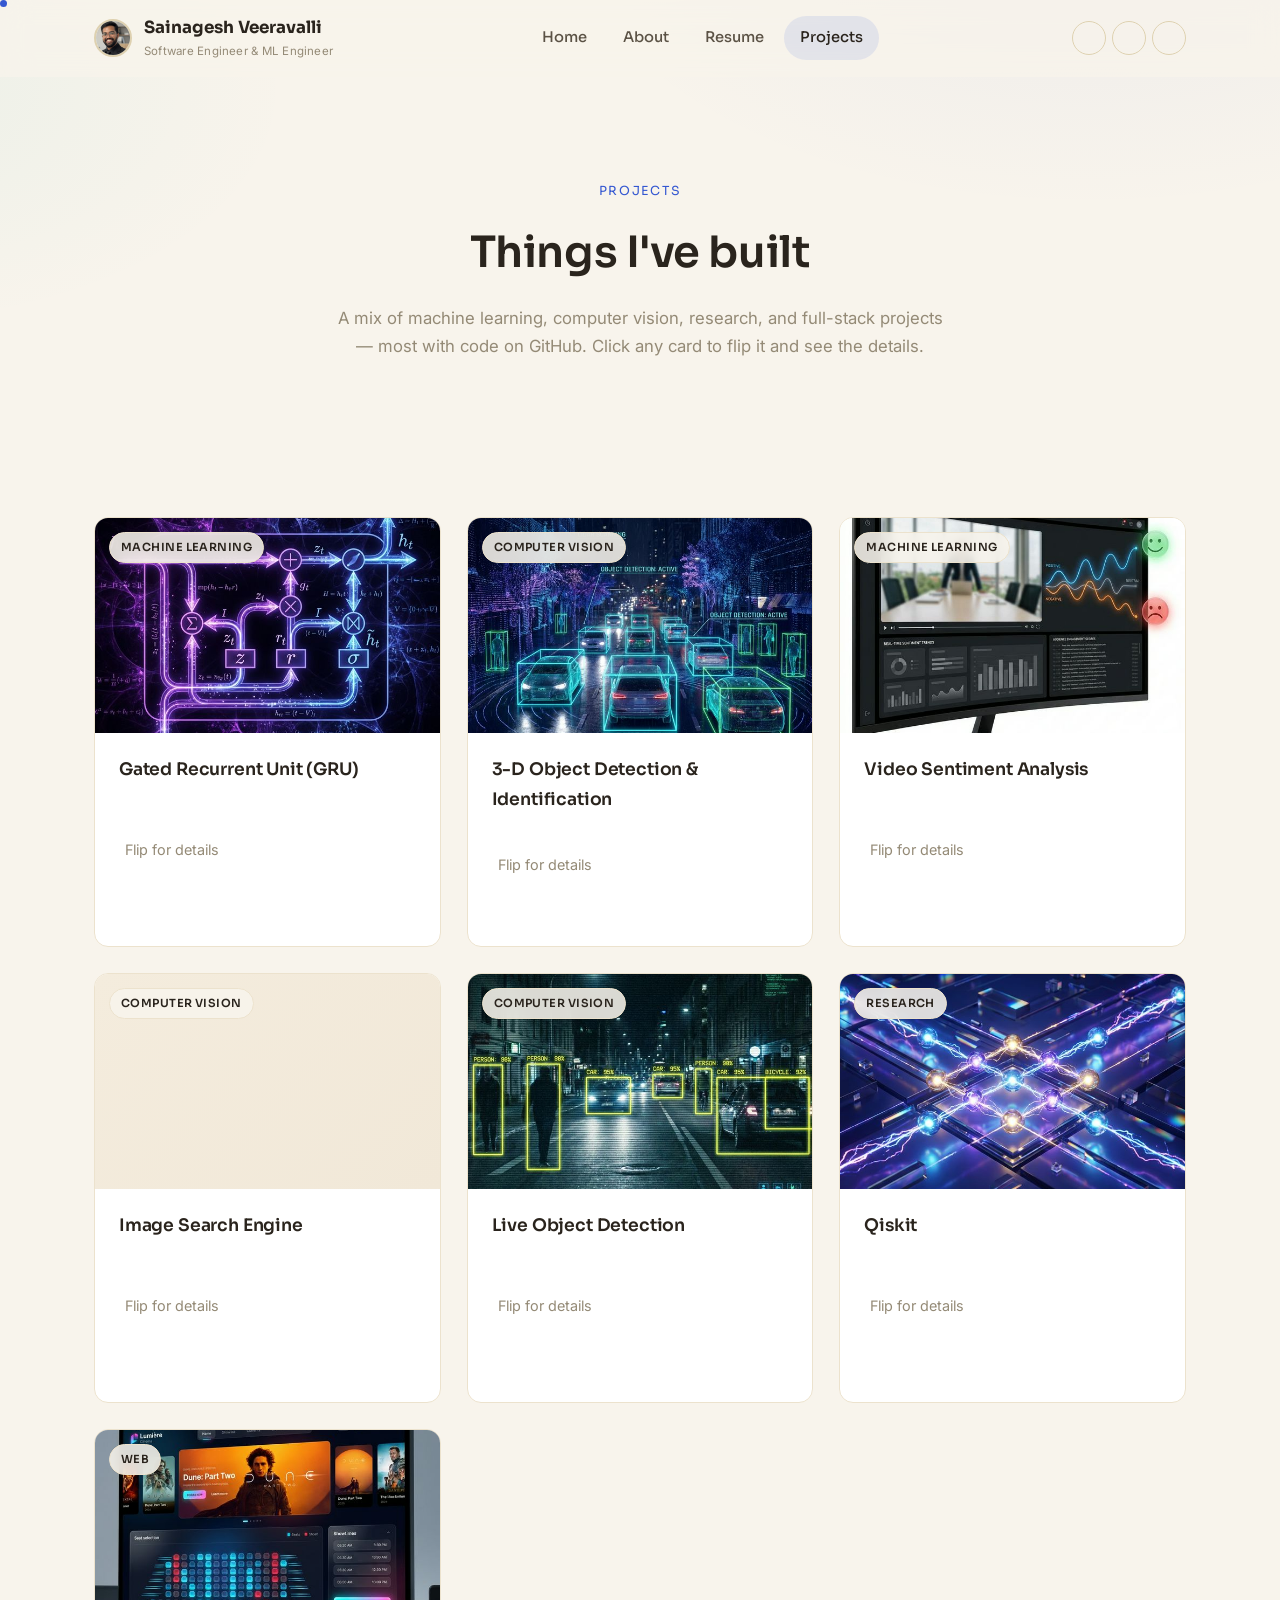
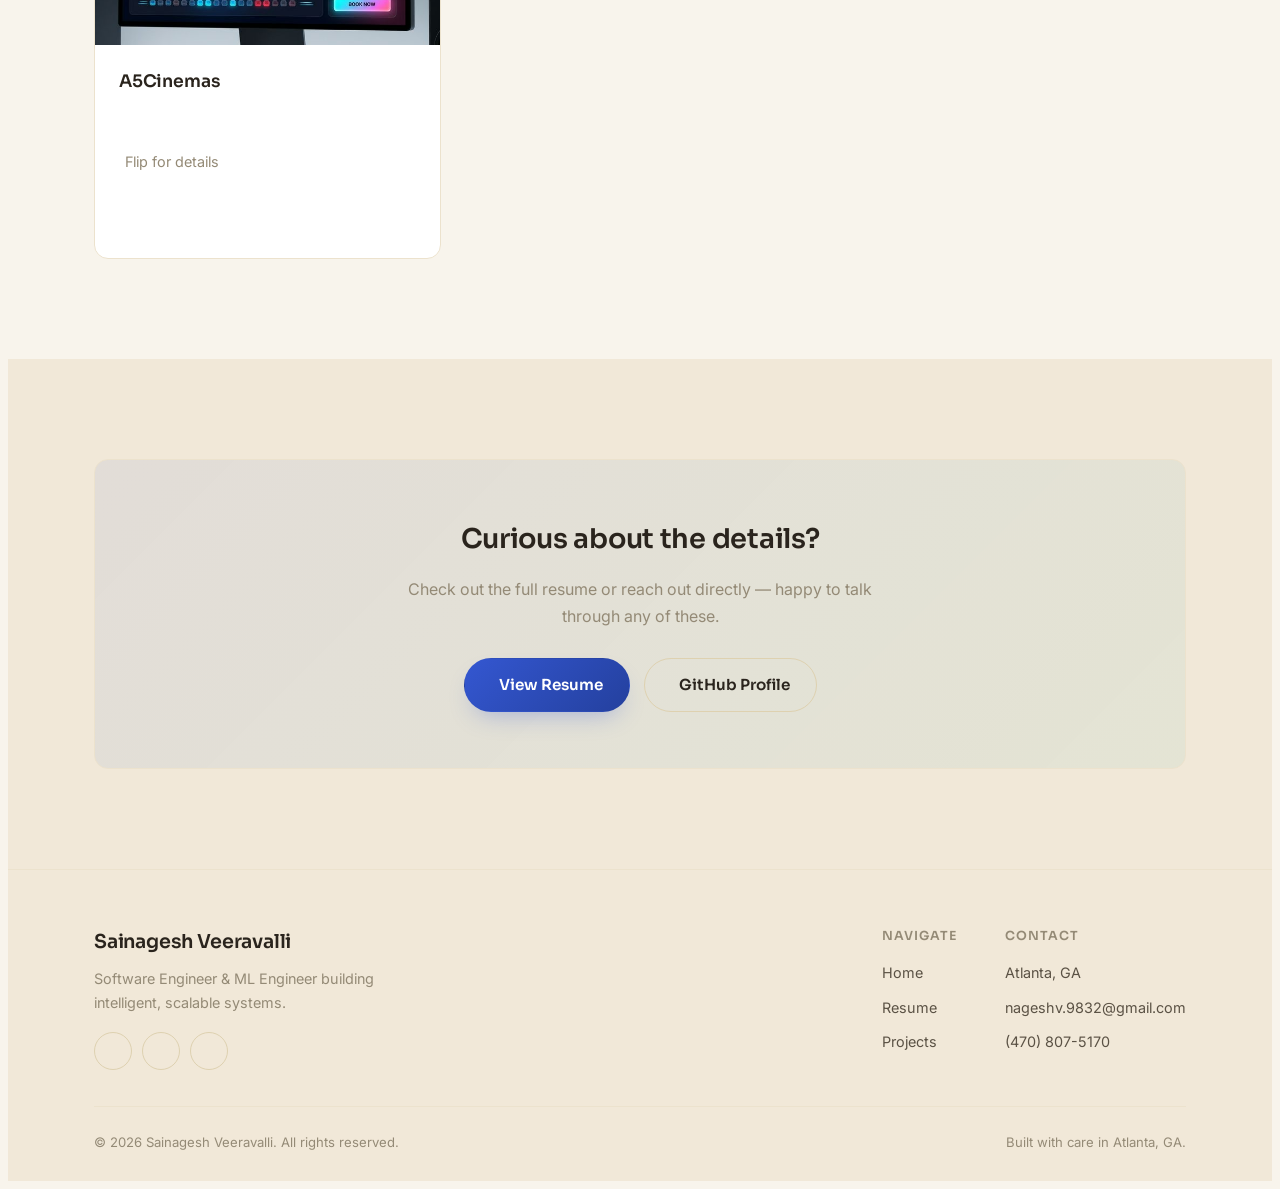
==== projects.html @ c1d8e39f "update" ====
<!DOCTYPE html>
<html lang="en">

<head>
  <meta charset="utf-8">
  <meta content="width=device-width, initial-scale=1.0" name="viewport">

  <title>Projects | Sainagesh Veeravalli</title>
  <meta content="A selection of machine learning, computer vision, and full-stack projects by Sainagesh Veeravalli." name="description">

  <link href="assets/img/favicon.png" rel="icon">
  <link href="assets/img/apple-touch-icon.png" rel="apple-touch-icon">

  <link rel="preconnect" href="https://fonts.googleapis.com">
  <link rel="preconnect" href="https://fonts.gstatic.com" crossorigin>
  <link
    href="https://fonts.googleapis.com/css2?family=Inter:wght@300;400;500;600;700&family=Sora:wght@500;600;700&display=swap"
    rel="stylesheet">

  <link href="assets/vendor/aos/aos.css" rel="stylesheet">
  <link href="assets/vendor/bootstrap/css/bootstrap.min.css" rel="stylesheet">
  <link href="assets/vendor/bootstrap-icons/bootstrap-icons.css" rel="stylesheet">

  <link href="assets/css/style.css" rel="stylesheet">
</head>

<body>

  <a href="#main" class="skip-link">Skip to content</a>
  <div class="scroll-progress" id="scroll-progress"></div>

  <!-- ======= Header ======= -->
  <header id="header">
    <div class="container nav-wrap">
      <a href="index.html" class="brand">
        <img src="assets/img/profile-img.jpg" alt="Sainagesh Veeravalli">
        <span>
          Sainagesh Veeravalli
          <span class="brand-sub">Software Engineer &amp; ML Engineer</span>
        </span>
      </a>

      <nav id="navbar" class="nav-menu">
        <ul>
          <li><a href="index.html">Home</a></li>
          <li><a href="index.html#about">About</a></li>
          <li><a href="resume.html">Resume</a></li>
          <li><a href="projects.html">Projects</a></li>
        </ul>
      </nav>

      <div class="nav-actions">
        <div class="nav-social">
          <a href="https://www.linkedin.com/in/nagesh9832/" target="_blank" aria-label="LinkedIn"><i class="bi bi-linkedin"></i></a>
          <a href="https://github.com/nageshnen" target="_blank" aria-label="GitHub"><i class="bi bi-github"></i></a>
          <a href="https://mail.google.com/mail/?view=cm&fs=1&to=nageshv.9832@gmail.com" target="_blank" aria-label="Email"><i class="bi bi-envelope-fill"></i></a>
        </div>
        <button class="mobile-nav-toggle bi bi-list" aria-label="Toggle navigation"></button>
      </div>
    </div>
  </header>

  <main id="main" tabindex="-1">

    <!-- ======= Page header ======= -->
    <section class="page-header">
      <div class="container" data-aos="zoom-in">
        <span class="eyebrow">Projects</span>
        <h1>Things I've built</h1>
        <p>A mix of machine learning, computer vision, research, and full-stack projects — most with code on GitHub. Click any card to flip it and see the details.</p>
      </div>
    </section>

    <!-- ======= Project grid ======= -->
    <section id="projects-grid">
      <div class="container">
        <div class="project-grid">

          <div class="project-card" data-aos="fade-up" tabindex="0" role="button" aria-label="Gated Recurrent Unit project, flip for details">
            <div class="flip-inner">
              <div class="flip-front">
                <div class="project-thumb">
                  <span class="project-category">Machine Learning</span>
                  <img src="assets/img/portfolio/gru.png" alt="Gated Recurrent Unit project">
                </div>
                <div class="project-body">
                  <h4>Gated Recurrent Unit (GRU)</h4>
                  <p class="flip-hint"><i class="bi bi-arrow-repeat"></i> Flip for details</p>
                </div>
              </div>
              <div class="flip-back">
                <span class="project-category back">Machine Learning</span>
                <h4>Gated Recurrent Unit (GRU)</h4>
                <p>Implemented a GRU model from scratch — input, hidden, and output layers, plus forward and backward
                  passes — trained with RMSProp/Adam and validated on a lake-level time-series dataset.</p>
                <div class="tag-row" style="margin-bottom: 14px;">
                  <span class="tag">Python</span><span class="tag">Scala</span><span class="tag">Deep Learning</span>
                </div>
                <div class="project-links">
                  <a href="https://github.com/nageshnen/GRU" target="_blank"><i class="bi bi-github"></i> View Repo</a>
                </div>
              </div>
            </div>
          </div>

          <div class="project-card" data-aos="fade-up" data-aos-delay="100" tabindex="0" role="button" aria-label="3D Object Detection project, flip for details">
            <div class="flip-inner">
              <div class="flip-front">
                <div class="project-thumb">
                  <span class="project-category">Computer Vision</span>
                  <img src="assets/img/portfolio/objdet_3d.png" alt="3D Object Detection project">
                </div>
                <div class="project-body">
                  <h4>3-D Object Detection &amp; Identification</h4>
                  <p class="flip-hint"><i class="bi bi-arrow-repeat"></i> Flip for details</p>
                </div>
              </div>
              <div class="flip-back">
                <span class="project-category back">Computer Vision</span>
                <h4>3-D Object Detection &amp; Identification</h4>
                <p>Aligned high-resolution LiDAR point clouds with KITTI camera images and used Frustum PointNet/CloudNet
                  to extract features and detect objects within regions of interest.</p>
                <div class="tag-row" style="margin-bottom: 14px;">
                  <span class="tag">Python</span><span class="tag">PointNet</span><span class="tag">LiDAR</span>
                </div>
                <div class="project-links">
                  <a href="https://github.com/nageshnen/3d_objdet" target="_blank"><i class="bi bi-github"></i> View Repo</a>
                </div>
              </div>
            </div>
          </div>

          <div class="project-card" data-aos="fade-up" data-aos-delay="200" tabindex="0" role="button" aria-label="Video Sentiment Analysis project, flip for details">
            <div class="flip-inner">
              <div class="flip-front">
                <div class="project-thumb">
                  <span class="project-category">Machine Learning</span>
                  <img src="assets/img/portfolio/vidsentan.png" alt="Video Sentiment Analysis project">
                </div>
                <div class="project-body">
                  <h4>Video Sentiment Analysis</h4>
                  <p class="flip-hint"><i class="bi bi-arrow-repeat"></i> Flip for details</p>
                </div>
              </div>
              <div class="flip-back">
                <span class="project-category back">Machine Learning</span>
                <h4>Video Sentiment Analysis</h4>
                <p>Led a team of 5 building a sentiment-detection pipeline with DeepFace and FER models to decode
                  emotion from video content and understand user engagement.</p>
                <div class="tag-row" style="margin-bottom: 14px;">
                  <span class="tag">DeepFace</span><span class="tag">FER</span><span class="tag">MLflow</span>
                </div>
                <div class="project-links">
                  <a href="https://github.com/nageshnen/vidsentan" target="_blank"><i class="bi bi-github"></i> View Repo</a>
                </div>
              </div>
            </div>
          </div>

          <div class="project-card" data-aos="fade-up" tabindex="0" role="button" aria-label="Image Search Engine project, flip for details">
            <div class="flip-inner">
              <div class="flip-front">
                <div class="project-thumb no-image">
                  <span class="project-category">Computer Vision</span>
                  <i class="bi bi-search"></i>
                </div>
                <div class="project-body">
                  <h4>Image Search Engine</h4>
                  <p class="flip-hint"><i class="bi bi-arrow-repeat"></i> Flip for details</p>
                </div>
              </div>
              <div class="flip-back">
                <span class="project-category back">Computer Vision</span>
                <h4>Image Search Engine</h4>
                <p>Built a content-based image retrieval (CBIR) engine combining color histograms and texture
                  descriptors, with a background-aware retrieval method that improved search precision.</p>
                <div class="tag-row" style="margin-bottom: 14px;">
                  <span class="tag">Python</span><span class="tag">CBIR</span><span class="tag">Computer Vision</span>
                </div>
                <div class="project-links">
                  <a href="https://github.com/nageshnen/imagesearch" target="_blank"><i class="bi bi-github"></i> View Repo</a>
                </div>
              </div>
            </div>
          </div>

          <div class="project-card" data-aos="fade-up" data-aos-delay="100" tabindex="0" role="button" aria-label="Live Object Detection project, flip for details">
            <div class="flip-inner">
              <div class="flip-front">
                <div class="project-thumb">
                  <span class="project-category">Computer Vision</span>
                  <img src="assets/img/portfolio/live_objdet.png" alt="Live Object Detection project">
                </div>
                <div class="project-body">
                  <h4>Live Object Detection</h4>
                  <p class="flip-hint"><i class="bi bi-arrow-repeat"></i> Flip for details</p>
                </div>
              </div>
              <div class="flip-back">
                <span class="project-category back">Computer Vision</span>
                <h4>Live Object Detection</h4>
                <p>Real-time object detection pipeline for live video streams, built for fast inference on
                  consumer-grade hardware.</p>
                <div class="tag-row" style="margin-bottom: 14px;">
                  <span class="tag">Computer Vision</span><span class="tag">YOLO</span>
                </div>
                <div class="project-links">
                  <a href="https://github.com/nageshnen/live-obj-det" target="_blank"><i class="bi bi-github"></i> View Repo</a>
                </div>
              </div>
            </div>
          </div>

          <div class="project-card" data-aos="fade-up" data-aos-delay="200" tabindex="0" role="button" aria-label="Qiskit quantum computing project, flip for details">
            <div class="flip-inner">
              <div class="flip-front">
                <div class="project-thumb">
                  <span class="project-category">Research</span>
                  <img src="assets/img/portfolio/qiskit.png" alt="Qiskit quantum computing project">
                </div>
                <div class="project-body">
                  <h4>Qiskit</h4>
                  <p class="flip-hint"><i class="bi bi-arrow-repeat"></i> Flip for details</p>
                </div>
              </div>
              <div class="flip-back">
                <span class="project-category back">Research</span>
                <h4>Qiskit</h4>
                <p>Quantum computing research and experimentation built on IBM's Qiskit framework.</p>
                <div class="tag-row" style="margin-bottom: 14px;">
                  <span class="tag">Quantum Computing</span><span class="tag">Python</span>
                </div>
                <div class="project-links">
                  <a href="https://github.com/nageshnen/Qiskit" target="_blank"><i class="bi bi-github"></i> View Repo</a>
                </div>
              </div>
            </div>
          </div>

          <div class="project-card" data-aos="fade-up" tabindex="0" role="button" aria-label="A5Cinemas web project, flip for details">
            <div class="flip-inner">
              <div class="flip-front">
                <div class="project-thumb">
                  <span class="project-category">Web</span>
                  <img src="assets/img/portfolio/a5cinemas.png" alt="A5Cinemas web project">
                </div>
                <div class="project-body">
                  <h4>A5Cinemas</h4>
                  <p class="flip-hint"><i class="bi bi-arrow-repeat"></i> Flip for details</p>
                </div>
              </div>
              <div class="flip-back">
                <span class="project-category back">Web</span>
                <h4>A5Cinemas</h4>
                <p>Full-stack cinema management system handling bookings, listings, and admin operations.</p>
                <div class="tag-row" style="margin-bottom: 14px;">
                  <span class="tag">Full-Stack</span><span class="tag">Web</span>
                </div>
                <div class="project-links">
                  <a href="https://github.com/nageshnen/A5Cinemas" target="_blank"><i class="bi bi-github"></i> View Repo</a>
                </div>
              </div>
            </div>
          </div>

        </div>
      </div>
    </section>

    <!-- ======= CTA ======= -->
    <section id="cta" class="section-bg">
      <div class="container">
        <div class="cta-band" data-aos="fade-up">
          <h2>Curious about the details?</h2>
          <p>Check out the full resume or reach out directly — happy to talk through any of these.</p>
          <div class="hero-actions">
            <a href="resume.html" class="btn btn-primary"><i class="bi bi-file-earmark-text"></i> View Resume</a>
            <a href="https://github.com/nageshnen" target="_blank" class="btn btn-outline"><i class="bi bi-github"></i> GitHub Profile</a>
          </div>
        </div>
      </div>
    </section>

  </main>

  <!-- ======= Footer ======= -->
  <footer id="footer">
    <div class="container">
      <div class="footer-top">
        <div class="footer-brand">
          <h3>Sainagesh Veeravalli</h3>
          <p>Software Engineer &amp; ML Engineer building intelligent, scalable systems.</p>
          <div class="footer-social">
            <a href="https://www.linkedin.com/in/nagesh9832/" target="_blank" aria-label="LinkedIn"><i class="bi bi-linkedin"></i></a>
            <a href="https://github.com/nageshnen" target="_blank" aria-label="GitHub"><i class="bi bi-github"></i></a>
            <a href="https://mail.google.com/mail/?view=cm&fs=1&to=nageshv.9832@gmail.com" target="_blank" aria-label="Email"><i class="bi bi-envelope-fill"></i></a>
          </div>
        </div>
        <div class="footer-links">
          <div class="footer-col">
            <h5>Navigate</h5>
            <a href="index.html">Home</a>
            <a href="resume.html">Resume</a>
            <a href="projects.html">Projects</a>
          </div>
          <div class="footer-col">
            <h5>Contact</h5>
            <span>Atlanta, GA</span>
            <a href="mailto:nageshv.9832@gmail.com">nageshv.9832@gmail.com</a>
            <span>(470) 807-5170</span>
          </div>
        </div>
      </div>
      <div class="footer-bottom">
        <span>&copy; <span id="year"></span> Sainagesh Veeravalli. All rights reserved.</span>
        <span>Built with care in Atlanta, GA.</span>
      </div>
    </div>
  </footer>

  <a href="#" class="back-to-top"><i class="bi bi-arrow-up"></i></a>

  <script src="assets/vendor/aos/aos.js"></script>
  <script src="assets/vendor/bootstrap/js/bootstrap.bundle.min.js"></script>
  <script src="assets/js/effects.js"></script>
  <script src="assets/js/main.js"></script>
  <script>document.getElementById('year').textContent = new Date().getFullYear();</script>

</body>

</html>
---- assets/css/style.css ----
/* ==========================================================================
   Sainagesh Veeravalli — Portfolio
   Custom theme (replaces iPortfolio template styling)
   ========================================================================== */

:root {
  --bg: #f8f4ec;
  --bg-soft: #f1e8d8;
  --surface: #ffffff;
  --surface-2: #f4ecdd;
  --border: #ded1b0;
  --border-soft: #ece2cd;
  --text: #2a241d;
  --text-soft: #5b5245;
  --text-mute: #948a76;
  --accent: #3457d1;
  --accent-2: #0ea99b;
  --accent-soft: rgba(52, 87, 209, 0.10);
  --accent-2-soft: rgba(14, 169, 155, 0.10);
  --radius: 14px;
  --radius-sm: 10px;
  --shadow: 0 20px 45px -22px rgba(42, 36, 29, 0.20);
  --maxw: 1140px;
  --font-head: "Sora", "Inter", sans-serif;
  --font-body: "Inter", sans-serif;
}

* { box-sizing: border-box; }

html { scroll-behavior: smooth; }

body {
  background-color: var(--bg);
  background-image:
    radial-gradient(900px 500px at 85% -10%, rgba(52, 87, 209, 0.06), transparent 60%),
    radial-gradient(700px 400px at -10% 10%, rgba(14, 169, 155, 0.05), transparent 60%);
  background-attachment: fixed;
  color: var(--text-soft);
  font-family: var(--font-body);
  font-size: 16px;
  line-height: 1.7;
  -webkit-font-smoothing: antialiased;
}

h1, h2, h3, h4, h5, h6 {
  font-family: var(--font-head);
  color: var(--text);
  font-weight: 600;
  letter-spacing: -0.01em;
  margin: 0;
}

p { margin: 0 0 1rem; }
p:last-child { margin-bottom: 0; }

a { color: var(--accent); text-decoration: none; transition: color .2s ease; }
a:hover { color: var(--accent-2); }

img { max-width: 100%; display: block; }

ul { padding: 0; margin: 0; list-style: none; }

.container { max-width: var(--maxw); margin: 0 auto; padding: 0 24px; }

::selection { background: var(--accent); color: #fff; }

/* Scrollbar */
::-webkit-scrollbar { width: 10px; }
::-webkit-scrollbar-track { background: var(--bg); }
::-webkit-scrollbar-thumb { background: var(--border); border-radius: 10px; }
::-webkit-scrollbar-thumb:hover { background: var(--accent); }

/* ==========================================================================
   Buttons
   ========================================================================== */

.btn {
  display: inline-flex;
  align-items: center;
  gap: 8px;
  padding: 13px 26px;
  border-radius: 999px;
  font-family: var(--font-head);
  font-weight: 600;
  font-size: 0.95rem;
  border: 1px solid transparent;
  cursor: pointer;
  transition: all .25s ease;
  white-space: nowrap;
}

.btn-primary {
  background: linear-gradient(135deg, var(--accent), #24409e);
  color: #fff;
  box-shadow: 0 12px 24px -10px rgba(52, 87, 209, 0.35);
}
.btn-primary:hover {
  color: #fff;
  transform: translateY(-2px);
  box-shadow: 0 16px 30px -10px rgba(52, 87, 209, 0.45);
}

.btn-outline {
  background: transparent;
  color: var(--text);
  border-color: var(--border);
}
.btn-outline:hover {
  border-color: var(--accent);
  color: var(--accent);
  transform: translateY(-2px);
}

.btn-sm { padding: 9px 18px; font-size: 0.85rem; }

/* ==========================================================================
   Header / Nav
   ========================================================================== */

#header {
  position: fixed;
  top: 0; left: 0; right: 0;
  z-index: 1000;
  background: rgba(248, 244, 236, 0.7);
  backdrop-filter: blur(14px);
  -webkit-backdrop-filter: blur(14px);
  border-bottom: 1px solid transparent;
  transition: border-color .25s ease, background .25s ease;
}
#header.scrolled {
  background: rgba(248, 244, 236, 0.94);
  border-bottom-color: var(--border-soft);
}

#header .nav-wrap {
  display: flex;
  align-items: center;
  justify-content: space-between;
  height: 76px;
}

.brand {
  display: flex;
  align-items: center;
  gap: 12px;
  font-family: var(--font-head);
  color: var(--text);
  font-weight: 700;
  font-size: 1.05rem;
}
.brand:hover { color: var(--text); }
.brand img {
  width: 38px; height: 38px;
  border-radius: 50%;
  object-fit: cover;
  object-position: center 12%;
  border: 2px solid var(--border);
}
.brand .brand-sub {
  display: block;
  font-family: var(--font-body);
  font-weight: 400;
  font-size: 0.72rem;
  color: var(--text-mute);
  letter-spacing: 0.02em;
}

#navbar ul {
  display: flex;
  align-items: center;
  gap: 4px;
}
#navbar a {
  display: inline-block;
  padding: 9px 16px;
  border-radius: 999px;
  color: var(--text-soft);
  font-family: var(--font-head);
  font-weight: 500;
  font-size: 0.92rem;
  transition: all .2s ease;
}
#navbar a:hover { color: var(--text); background: var(--surface-2); }
#navbar a.active { color: var(--text); background: var(--accent-soft); }

.nav-actions { display: flex; align-items: center; gap: 14px; }
.nav-social { display: flex; align-items: center; gap: 6px; }
.nav-social a {
  width: 34px; height: 34px;
  display: flex; align-items: center; justify-content: center;
  border-radius: 50%;
  color: var(--text-soft);
  border: 1px solid var(--border);
  font-size: 0.95rem;
}
.nav-social a:hover { color: var(--accent); border-color: var(--accent); }

.mobile-nav-toggle {
  display: none;
  font-size: 1.5rem;
  color: var(--text);
  cursor: pointer;
  background: none;
  border: none;
}

@media (max-width: 991px) {
  .mobile-nav-toggle { display: block; }
  .nav-social { display: none; }
  #navbar {
    position: fixed;
    top: 76px; left: 0; right: 0;
    background: rgba(248, 244, 236, 0.98);
    border-bottom: 1px solid var(--border-soft);
    max-height: 0;
    overflow: hidden;
    transition: max-height .3s ease;
  }
  #navbar.open { max-height: 420px; }
  #navbar ul { flex-direction: column; align-items: stretch; padding: 10px 24px 20px; gap: 2px; }
  #navbar a { padding: 12px 14px; }
}

/* ==========================================================================
   Page header (used on resume / projects pages)
   ========================================================================== */

.page-header {
  padding: 168px 0 56px;
  text-align: center;
}
.page-header .eyebrow {
  display: inline-block;
  font-family: var(--font-head);
  font-size: 0.78rem;
  letter-spacing: 0.14em;
  text-transform: uppercase;
  color: var(--accent);
  margin-bottom: 14px;
}
.page-header h1 {
  font-size: clamp(2rem, 4vw, 2.7rem);
  margin-bottom: 14px;
}
.page-header p {
  max-width: 620px;
  margin: 0 auto;
  color: var(--text-mute);
  font-size: 1.05rem;
}
.page-header .header-actions {
  margin-top: 28px;
  display: flex;
  justify-content: center;
  gap: 14px;
  flex-wrap: wrap;
}

/* ==========================================================================
   Hero (home)
   ========================================================================== */

#hero {
  min-height: 100vh;
  display: flex;
  align-items: center;
  padding: 140px 0 80px;
  position: relative;
}

.hero-eyebrow {
  display: inline-flex;
  align-items: center;
  gap: 8px;
  font-family: var(--font-head);
  font-size: 0.82rem;
  font-weight: 600;
  color: var(--accent-2);
  letter-spacing: 0.06em;
  text-transform: uppercase;
  margin-bottom: 22px;
}
.hero-eyebrow .dot {
  width: 8px; height: 8px;
  border-radius: 50%;
  background: var(--accent-2);
  box-shadow: 0 0 0 4px var(--accent-2-soft);
}

#hero h1 {
  font-size: clamp(2.4rem, 5.2vw, 3.6rem);
  line-height: 1.1;
  margin-bottom: 18px;
}
#hero h1 span { color: var(--accent); }

#hero .lead {
  max-width: 600px;
  font-size: 1.15rem;
  color: var(--text-soft);
  margin-bottom: 36px;
}

.hero-actions {
  display: flex;
  flex-wrap: wrap;
  gap: 14px;
  margin-bottom: 44px;
}

.hero-meta {
  display: flex;
  flex-wrap: wrap;
  gap: 28px;
  padding-top: 28px;
  border-top: 1px solid var(--border-soft);
  max-width: 640px;
}
.hero-meta div { display: flex; align-items: center; gap: 10px; }
.hero-meta i { color: var(--accent); font-size: 1.1rem; }
.hero-meta strong { display: block; color: var(--text); font-size: 0.92rem; font-family: var(--font-head); }
.hero-meta span { font-size: 0.82rem; color: var(--text-mute); }

/* ==========================================================================
   Section base
   ========================================================================== */

section { padding: 100px 0; }
.section-bg { background: var(--bg-soft); }

.section-title { margin-bottom: 56px; text-align: center; }
.section-title .eyebrow {
  display: inline-block;
  font-family: var(--font-head);
  font-size: 0.78rem;
  letter-spacing: 0.14em;
  text-transform: uppercase;
  color: var(--accent);
  margin-bottom: 12px;
}
.section-title h2 {
  font-size: clamp(1.7rem, 3vw, 2.2rem);
  margin-bottom: 14px;
}
.section-title p {
  max-width: 600px;
  margin: 0 auto;
  color: var(--text-mute);
}

/* ==========================================================================
   About
   ========================================================================== */

.about-grid {
  display: grid;
  grid-template-columns: 280px 1fr;
  gap: 56px;
  align-items: start;
}

.about-photo {
  position: sticky;
  top: 110px;
}
.about-photo-frame {
  border-radius: var(--radius);
  box-shadow: var(--shadow);
}
.about-photo-frame img {
  width: 100%;
  aspect-ratio: 4 / 5;
  object-fit: cover;
  object-position: center 10%;
  border-radius: var(--radius);
  border: 1px solid var(--border);
}

.about-photo .quick-facts {
  margin-top: 24px;
  display: flex;
  flex-direction: column;
  gap: 14px;
}
.quick-facts .fact {
  display: flex;
  gap: 12px;
  align-items: flex-start;
}
.quick-facts i {
  color: var(--accent);
  font-size: 1rem;
  margin-top: 3px;
}
.quick-facts strong { display: block; color: var(--text); font-size: 0.85rem; font-family: var(--font-head); }
.quick-facts span { font-size: 0.82rem; color: var(--text-mute); }

.about-body h3 { font-size: 1.4rem; margin-bottom: 16px; }
.about-body p { color: var(--text-soft); }

@media (max-width: 860px) {
  .about-grid { grid-template-columns: 1fr; }
  .about-photo { position: static; max-width: 220px; margin: 0 auto; }
}

/* What I do cards */
.cards-3 {
  display: grid;
  grid-template-columns: repeat(3, 1fr);
  gap: 24px;
  margin-top: 56px;
}
.icon-card {
  background: var(--surface);
  border: 1px solid var(--border-soft);
  border-radius: var(--radius);
  padding: 30px 26px;
  transition: transform .25s ease, border-color .25s ease;
}
.icon-card:hover { transform: translateY(-4px); border-color: var(--accent); }
.icon-card .icon {
  width: 46px; height: 46px;
  display: flex; align-items: center; justify-content: center;
  border-radius: 12px;
  background: var(--accent-soft);
  color: var(--accent);
  font-size: 1.3rem;
  margin-bottom: 18px;
}
.icon-card h4 { font-size: 1.05rem; margin-bottom: 10px; }
.icon-card p { font-size: 0.92rem; color: var(--text-mute); margin: 0; }

@media (max-width: 860px) {
  .cards-3 { grid-template-columns: 1fr; }
}

/* ==========================================================================
   Timeline (resume / experience)
   ========================================================================== */

.timeline { position: relative; }
.timeline::before {
  content: "";
  position: absolute;
  left: 9px; top: 6px; bottom: 6px;
  width: 1px;
  background: var(--border);
}
.timeline-item {
  position: relative;
  padding-left: 38px;
  margin-bottom: 44px;
}
.timeline-item:last-child { margin-bottom: 0; }
.timeline-item::before {
  content: "";
  position: absolute;
  left: 2px; top: 6px;
  width: 17px; height: 17px;
  border-radius: 50%;
  background: var(--bg);
  border: 2px solid var(--accent);
}
.timeline-item .role-head {
  display: flex;
  flex-wrap: wrap;
  align-items: baseline;
  justify-content: space-between;
  gap: 8px;
  margin-bottom: 4px;
}
.timeline-item h4 { font-size: 1.15rem; }
.timeline-item .dates {
  font-family: var(--font-head);
  font-size: 0.82rem;
  font-weight: 600;
  color: var(--accent);
  white-space: nowrap;
}
.timeline-item .role-meta {
  font-size: 0.88rem;
  color: var(--text-mute);
  margin-bottom: 14px;
}
.timeline-item ul { display: flex; flex-direction: column; gap: 8px; margin-bottom: 14px; }
.timeline-item li {
  position: relative;
  padding-left: 18px;
  font-size: 0.94rem;
  color: var(--text-soft);
}
.timeline-item li::before {
  content: "";
  position: absolute;
  left: 0; top: 9px;
  width: 5px; height: 5px;
  border-radius: 50%;
  background: var(--accent-2);
}

.tag-row { display: flex; flex-wrap: wrap; gap: 8px; }
.tag {
  display: inline-block;
  font-size: 0.76rem;
  font-family: var(--font-head);
  font-weight: 500;
  color: var(--text-soft);
  background: var(--surface-2);
  border: 1px solid var(--border-soft);
  padding: 5px 12px;
  border-radius: 999px;
}

/* Education cards */
.edu-card {
  background: var(--surface);
  border: 1px solid var(--border-soft);
  border-radius: var(--radius);
  padding: 24px 26px;
  margin-bottom: 16px;
}
.edu-card:last-child { margin-bottom: 0; }
.edu-card h4 { font-size: 1.05rem; margin-bottom: 4px; }
.edu-card .dates { font-size: 0.8rem; color: var(--accent); font-family: var(--font-head); font-weight: 600; }
.edu-card p { font-size: 0.9rem; color: var(--text-mute); margin-top: 6px; }

/* Skills */
.skill-block { margin-bottom: 26px; }
.skill-block:last-child { margin-bottom: 0; }
.skill-block h5 {
  font-size: 0.82rem;
  text-transform: uppercase;
  letter-spacing: 0.08em;
  color: var(--text-mute);
  margin-bottom: 12px;
}

/* Certifications */
.cert-grid {
  display: grid;
  grid-template-columns: repeat(2, 1fr);
  gap: 14px;
}
.cert-card {
  display: flex;
  align-items: center;
  gap: 14px;
  background: var(--surface);
  border: 1px solid var(--border-soft);
  border-radius: var(--radius-sm);
  padding: 16px 18px;
  font-size: 0.9rem;
  color: var(--text);
}
.cert-card i { color: var(--accent-2); font-size: 1.2rem; flex-shrink: 0; }
@media (max-width: 700px) { .cert-grid { grid-template-columns: 1fr; } }

/* resume two-col layout */
.resume-grid {
  display: grid;
  grid-template-columns: 1.3fr 1fr;
  gap: 64px;
}
@media (max-width: 900px) {
  .resume-grid { grid-template-columns: 1fr; gap: 56px; }
}
.resume-col h3.col-title {
  font-size: 1.3rem;
  margin-bottom: 32px;
  padding-bottom: 16px;
  border-bottom: 1px solid var(--border-soft);
}

/* ==========================================================================
   Project cards
   ========================================================================== */

.project-grid {
  display: grid;
  grid-template-columns: repeat(3, 1fr);
  gap: 26px;
}
@media (max-width: 980px) { .project-grid { grid-template-columns: repeat(2, 1fr); } }
@media (max-width: 640px) { .project-grid { grid-template-columns: 1fr; } }

/* Flip-card 3D stage. .project-card is the perspective wrapper; click/tap or
   Enter/Space flips it via the .flipped class (see effects.js). */
.project-card {
  position: relative;
  perspective: 1600px;
  min-height: 430px;
  border-radius: var(--radius);
  cursor: pointer;
}
.project-card:focus-visible { outline: none; }
.project-card:focus-visible .flip-inner { box-shadow: 0 0 0 3px var(--accent-soft), 0 0 0 1px var(--accent); border-radius: var(--radius); }

.flip-inner {
  position: relative;
  width: 100%;
  height: 100%;
  min-height: inherit;
  transform-style: preserve-3d;
  transition: transform .7s cubic-bezier(0.2, 0.85, 0.25, 1);
}
.project-card.flipped .flip-inner { transform: rotateY(180deg); }
@media (hover: hover) and (pointer: fine) {
  .project-card:hover .flip-inner { transform: rotateY(180deg); }
}

.flip-front, .flip-back {
  position: absolute;
  inset: 0;
  backface-visibility: hidden;
  -webkit-backface-visibility: hidden;
  background: var(--surface);
  border: 1px solid var(--border-soft);
  border-radius: var(--radius);
  overflow: hidden;
  display: flex;
  flex-direction: column;
  transition: border-color .25s ease, box-shadow .25s ease;
}
.project-card:hover .flip-front,
.project-card:hover .flip-back { border-color: var(--accent); box-shadow: var(--shadow); }

.flip-back {
  transform: rotateY(180deg);
  padding: 26px 24px;
  justify-content: center;
}
.flip-back h4 { font-size: 1.08rem; margin-bottom: 10px; }
.flip-back p { font-size: 0.9rem; color: var(--text-mute); margin-bottom: 16px; }

.flip-hint {
  display: inline-flex;
  align-items: center;
  gap: 6px;
  font-size: 0.78rem;
  color: var(--text-mute);
  margin-top: auto;
  flex: 0 0 auto;
}
.flip-hint i { color: var(--accent); font-size: 0.95rem; }

.project-thumb {
  position: relative;
  aspect-ratio: 16 / 10;
  overflow: hidden;
  background: linear-gradient(135deg, var(--surface-2), var(--bg-soft));
}
.project-thumb img {
  width: 100%; height: 100%;
  object-fit: cover;
  transition: transform .4s ease;
}
.project-card:hover .project-thumb img { transform: scale(1.06); }
.project-thumb.no-image {
  display: flex; align-items: center; justify-content: center;
}
.project-thumb.no-image i { font-size: 2.6rem; color: var(--accent); opacity: 0.55; }

.project-category {
  position: absolute;
  top: 14px; left: 14px;
  background: rgba(248, 244, 236, 0.88);
  backdrop-filter: blur(6px);
  border: 1px solid var(--border-soft);
  color: var(--text);
  font-family: var(--font-head);
  font-size: 0.7rem;
  font-weight: 600;
  letter-spacing: 0.04em;
  text-transform: uppercase;
  padding: 5px 11px;
  border-radius: 999px;
}
.project-category.back { position: static; align-self: flex-start; margin-bottom: 14px; }

.project-body {
  padding: 22px 24px 24px;
  display: flex;
  flex-direction: column;
  flex: 1;
}
.project-body h4 { font-size: 1.08rem; margin-bottom: 10px; }
.project-body p { font-size: 0.9rem; color: var(--text-mute); margin-bottom: 16px; flex: 1; }

.project-links {
  display: flex;
  align-items: center;
  gap: 16px;
  padding-top: 14px;
  margin-top: 4px;
  border-top: 1px solid var(--border-soft);
}
.project-links a {
  display: inline-flex;
  align-items: center;
  gap: 7px;
  font-size: 0.85rem;
  font-family: var(--font-head);
  font-weight: 600;
  color: var(--text-soft);
}
.project-links a:hover { color: var(--accent); }

@media (max-width: 640px) {
  .project-card { min-height: 400px; }
}

/* ==========================================================================
   Featured projects (home)
   ========================================================================== */

.featured-footer { text-align: center; margin-top: 48px; }

/* ==========================================================================
   Interests / beyond work
   ========================================================================== */

.tag-cloud {
  display: flex;
  flex-wrap: wrap;
  justify-content: center;
  gap: 12px;
  margin-top: 8px;
}
.tag-pill {
  display: flex;
  align-items: center;
  gap: 9px;
  background: var(--surface);
  border: 1px solid var(--border-soft);
  border-radius: 999px;
  padding: 11px 20px;
  font-size: 0.9rem;
  color: var(--text-soft);
}
.tag-pill i { color: var(--accent-2); font-size: 1rem; }

/* ==========================================================================
   CTA band
   ========================================================================== */

.cta-band {
  background: linear-gradient(135deg, rgba(52,87,209,0.08), rgba(14,169,155,0.06));
  border: 1px solid var(--border-soft);
  border-radius: var(--radius);
  padding: 56px 48px;
  text-align: center;
}
.cta-band h2 { font-size: 1.7rem; margin-bottom: 14px; }
.cta-band p { color: var(--text-mute); max-width: 480px; margin: 0 auto 28px; }
.cta-band .hero-actions { justify-content: center; margin-bottom: 0; }

/* ==========================================================================
   Footer
   ========================================================================== */

#footer {
  background: var(--bg-soft);
  border-top: 1px solid var(--border-soft);
  padding: 56px 0 28px;
}
.footer-top {
  display: flex;
  justify-content: space-between;
  align-items: flex-start;
  flex-wrap: wrap;
  gap: 32px;
  margin-bottom: 36px;
}
.footer-brand h3 { font-size: 1.2rem; margin-bottom: 8px; }
.footer-brand p { color: var(--text-mute); font-size: 0.9rem; max-width: 320px; }
.footer-links { display: flex; gap: 48px; flex-wrap: wrap; }
.footer-col h5 {
  font-size: 0.78rem;
  text-transform: uppercase;
  letter-spacing: 0.08em;
  color: var(--text-mute);
  margin-bottom: 14px;
}
.footer-col a, .footer-col span {
  display: block;
  color: var(--text-soft);
  font-size: 0.9rem;
  margin-bottom: 10px;
}
.footer-col a:hover { color: var(--accent); }
.footer-social { display: flex; gap: 10px; margin-top: 4px; }
.footer-social a {
  width: 38px; height: 38px;
  display: flex; align-items: center; justify-content: center;
  border-radius: 50%;
  border: 1px solid var(--border);
  color: var(--text-soft);
}
.footer-social a:hover { color: var(--accent); border-color: var(--accent); }

.footer-bottom {
  padding-top: 24px;
  border-top: 1px solid var(--border-soft);
  display: flex;
  justify-content: space-between;
  flex-wrap: wrap;
  gap: 10px;
  font-size: 0.82rem;
  color: var(--text-mute);
}

/* ==========================================================================
   Back to top
   ========================================================================== */

.back-to-top {
  position: fixed;
  right: 24px; bottom: 24px;
  width: 46px; height: 46px;
  border-radius: 50%;
  background: var(--accent);
  color: #fff;
  display: flex; align-items: center; justify-content: center;
  font-size: 1.3rem;
  opacity: 0;
  visibility: hidden;
  transform: translateY(10px);
  transition: all .25s ease;
  z-index: 999;
  box-shadow: 0 12px 24px -10px rgba(52, 87, 209, 0.4);
}
.back-to-top.show { opacity: 1; visibility: visible; transform: translateY(0); }
.back-to-top:hover { color: #fff; transform: translateY(-3px); }

/* ==========================================================================
   Hero 3D canvas
   ========================================================================== */

#hero { position: relative; overflow: hidden; }
#hero-canvas {
  position: absolute;
  inset: 0;
  z-index: 0;
  display: block;
  width: 100%;
  height: 100%;
}
#hero::after {
  content: "";
  position: absolute;
  left: 0; right: 0; bottom: 0;
  height: 220px;
  background: linear-gradient(to bottom, transparent, var(--bg));
  pointer-events: none;
  z-index: 1;
}
#hero > .container { position: relative; z-index: 2; }

#hero h1 span {
  background: linear-gradient(90deg, var(--accent), var(--accent-2));
  -webkit-background-clip: text;
  background-clip: text;
  color: transparent;
}

/* ==========================================================================
   Custom cursor
   ========================================================================== */

body.custom-cursor, body.custom-cursor a, body.custom-cursor button, body.custom-cursor .btn {
  cursor: none;
}
.cursor-dot, .cursor-ring {
  position: fixed;
  top: 0; left: 0;
  pointer-events: none;
  border-radius: 50%;
  z-index: 10000;
  will-change: transform;
}
.cursor-dot {
  width: 7px; height: 7px;
  background: var(--accent);
  transition: opacity .2s ease;
}
.cursor-ring {
  width: 34px; height: 34px;
  border: 1.5px solid var(--accent);
  opacity: 0.55;
  transition: width .2s ease, height .2s ease, opacity .2s ease, border-color .2s ease, background .2s ease;
}
.cursor-ring.hovered {
  width: 58px; height: 58px;
  opacity: 0.9;
  border-color: var(--accent-2);
  background: var(--accent-soft);
}
@media (hover: none), (pointer: coarse) {
  .cursor-dot, .cursor-ring { display: none !important; }
  body.custom-cursor, body.custom-cursor a, body.custom-cursor button, body.custom-cursor .btn { cursor: auto; }
}

/* ==========================================================================
   Magnetic buttons
   ========================================================================== */

.btn.magnetic { transition: transform .3s cubic-bezier(0.22, 1, 0.36, 1); }

/* ==========================================================================
   3D tilt cards
   ========================================================================== */

.tilt {
  position: relative;
  transform-style: preserve-3d;
  transition: transform .15s ease-out;
  will-change: transform;
}
.tilt-glare {
  position: absolute;
  inset: 0;
  border-radius: inherit;
  pointer-events: none;
  opacity: 0;
  background: radial-gradient(circle at var(--gx, 50%) var(--gy, 50%), rgba(52,87,209,0.14), transparent 55%);
  transition: opacity .3s ease;
  mix-blend-mode: multiply;
}
.tilt:hover .tilt-glare { opacity: 1; }

/* ==========================================================================
   Skill bars
   ========================================================================== */

.skillbars { display: flex; flex-direction: column; gap: 18px; }
.skillbar-item .skillbar-head {
  display: flex;
  justify-content: space-between;
  align-items: baseline;
  margin-bottom: 8px;
}
.skillbar-item .skillbar-head span.name {
  font-family: var(--font-head);
  font-size: 0.9rem;
  color: var(--text);
  font-weight: 500;
}
.skillbar-item .skillbar-head span.pct {
  font-family: var(--font-head);
  font-size: 0.82rem;
  font-weight: 600;
  color: var(--accent);
}
.skillbar-track {
  height: 8px;
  border-radius: 999px;
  background: var(--surface-2);
  border: 1px solid var(--border-soft);
  overflow: hidden;
}
.skillbar-fill {
  height: 100%;
  width: 0%;
  border-radius: 999px;
  background: linear-gradient(90deg, var(--accent), var(--accent-2));
  box-shadow: 0 0 10px rgba(52, 87, 209, 0.35);
  transition: width 1.3s cubic-bezier(0.16, 1, 0.3, 1);
}

/* ==========================================================================
   AOS fallback (in case JS hasn't applied yet, avoid invisible content)
   ========================================================================== */
[data-aos] { transition-property: transform, opacity; }

/* ==========================================================================
   Accessibility: skip link + focus states
   ========================================================================== */

.skip-link {
  position: fixed;
  top: -60px;
  left: 16px;
  z-index: 10001;
  background: var(--accent);
  color: #fff;
  font-family: var(--font-head);
  font-weight: 600;
  font-size: 0.9rem;
  padding: 12px 20px;
  border-radius: 999px;
  transition: top .2s ease;
}
.skip-link:focus {
  top: 16px;
  color: #fff;
}
#main:focus { outline: none; }

a:focus-visible,
button:focus-visible,
.btn:focus-visible,
.project-card:focus-visible {
  outline: 2px solid var(--accent);
  outline-offset: 3px;
  border-radius: 4px;
}

/* ==========================================================================
   Scroll progress bar
   ========================================================================== */

.scroll-progress {
  position: fixed;
  top: 0; left: 0;
  height: 3px;
  width: 0%;
  background: linear-gradient(90deg, var(--accent), var(--accent-2));
  z-index: 1100;
  transition: width .1s linear;
}

/* ==========================================================================
   Hero scroll cue
   ========================================================================== */

.scroll-cue {
  position: absolute;
  left: 50%;
  bottom: 28px;
  transform: translateX(-50%);
  z-index: 2;
  display: flex;
  flex-direction: column;
  align-items: center;
  gap: 8px;
  color: var(--text-mute);
  font-family: var(--font-head);
  font-size: 0.7rem;
  letter-spacing: 0.1em;
  text-transform: uppercase;
  opacity: 0.8;
}
.scroll-cue .chevron {
  width: 18px; height: 18px;
  border-right: 2px solid var(--accent);
  border-bottom: 2px solid var(--accent);
  transform: rotate(45deg);
  animation: scrollCueBounce 1.8s ease-in-out infinite;
}
@keyframes scrollCueBounce {
  0%, 100% { transform: rotate(45deg) translate(0, 0); opacity: 0.4; }
  50% { transform: rotate(45deg) translate(4px, 4px); opacity: 1; }
}
@media (prefers-reduced-motion: reduce) {
  .scroll-cue .chevron { animation: none; }
}
@media (max-width: 700px) {
  .scroll-cue { display: none; }
}

/* ==========================================================================
   Micro-interactions
   ========================================================================== */

.btn:active { transform: scale(0.97); }

.footer-col a, .project-links a, #navbar a {
  position: relative;
}
.about-body a, .footer-brand p a {
  background-image: linear-gradient(var(--accent), var(--accent));
  background-position: 0 100%;
  background-repeat: no-repeat;
  background-size: 0% 1px;
  transition: background-size .25s ease;
}
.about-body a:hover, .footer-brand p a:hover {
  background-size: 100% 1px;
}

/* ==========================================================================
   Progressive cross-page view transitions (Chromium; no-op elsewhere) */
@supports (view-transition-name: none) {
  ::view-transition-old(root) {
    animation: viewFadeOut .25s ease both;
  }
  ::view-transition-new(root) {
    animation: viewFadeIn .35s ease both;
  }
  @keyframes viewFadeOut {
    to { opacity: 0; transform: translateY(-8px) scale(0.99); }
  }
  @keyframes viewFadeIn {
    from { opacity: 0; transform: translateY(8px) scale(0.99); }
  }
}

/* ==========================================================================
   Responsive
   ========================================================================== */

@media (max-width: 600px) {
  section { padding: 70px 0; }
  .page-header { padding: 140px 0 40px; }
  .cta-band { padding: 40px 24px; }
  .footer-top { flex-direction: column; }
}
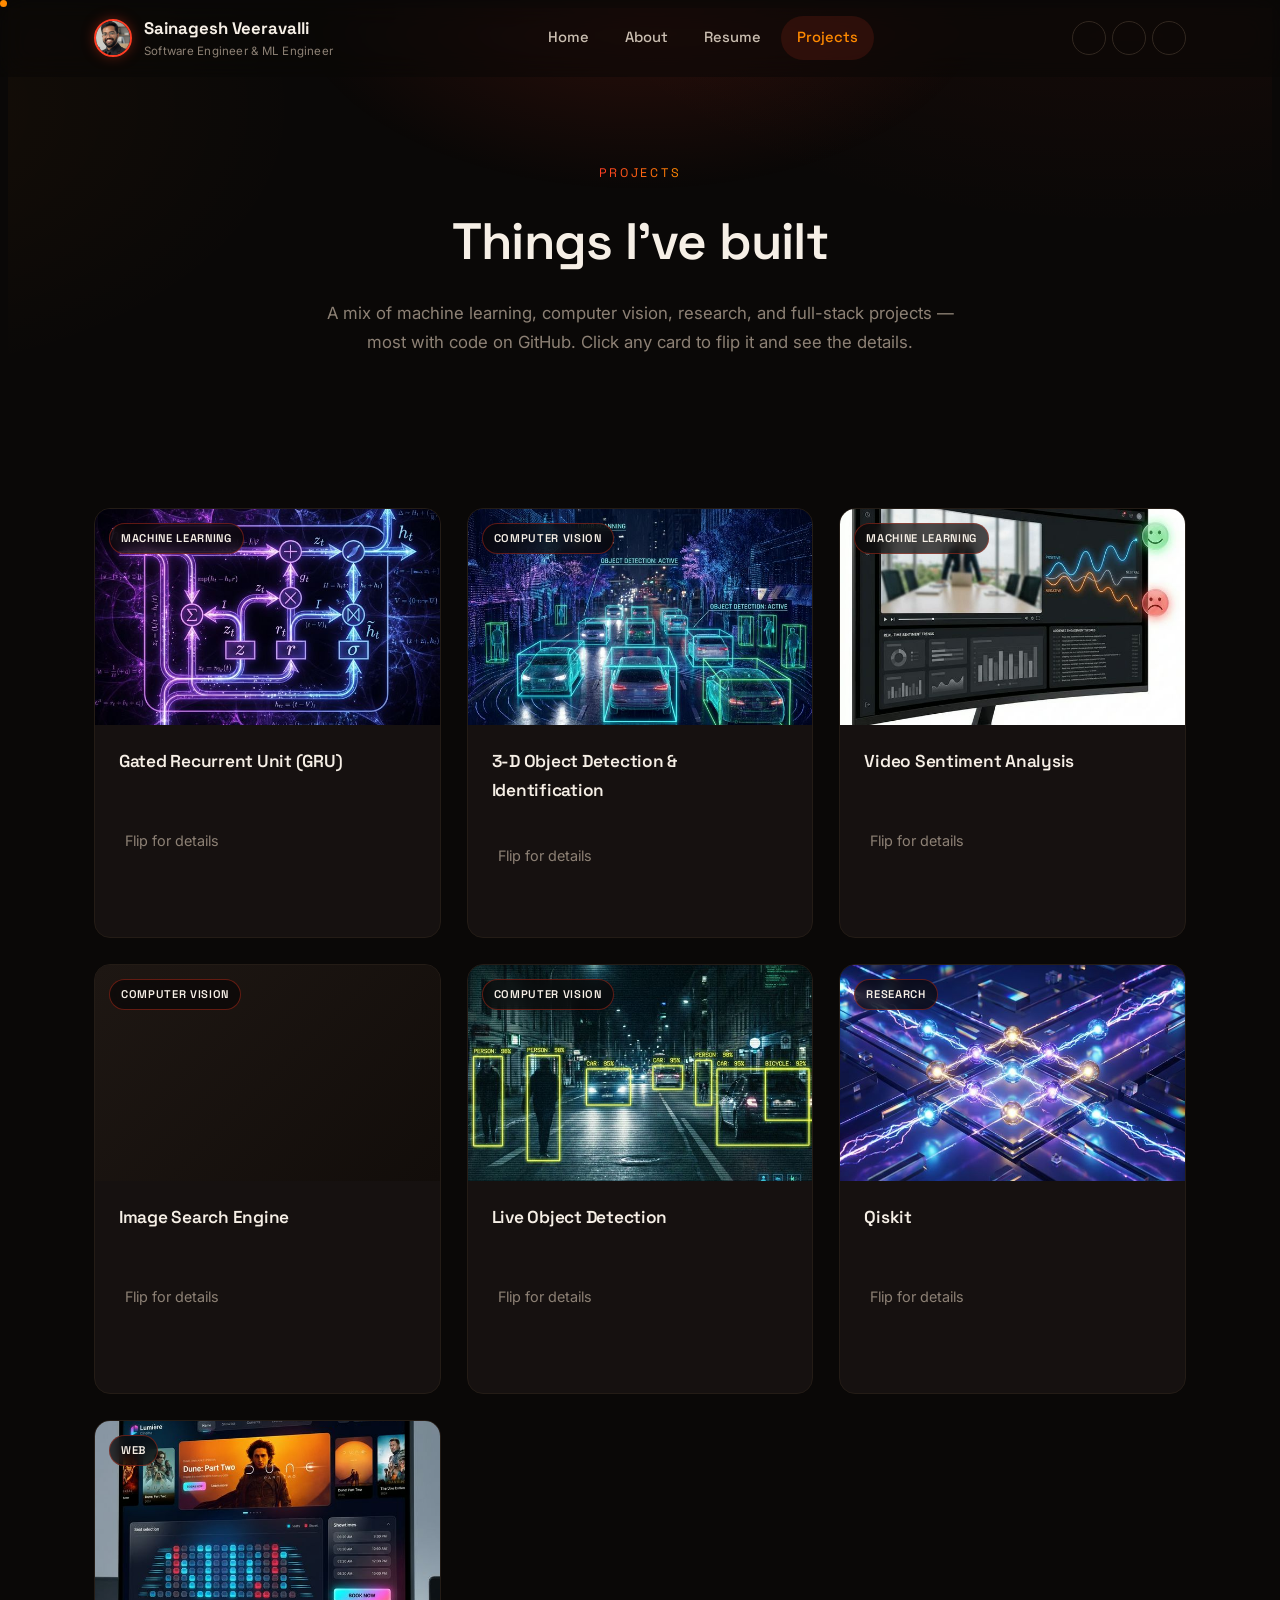
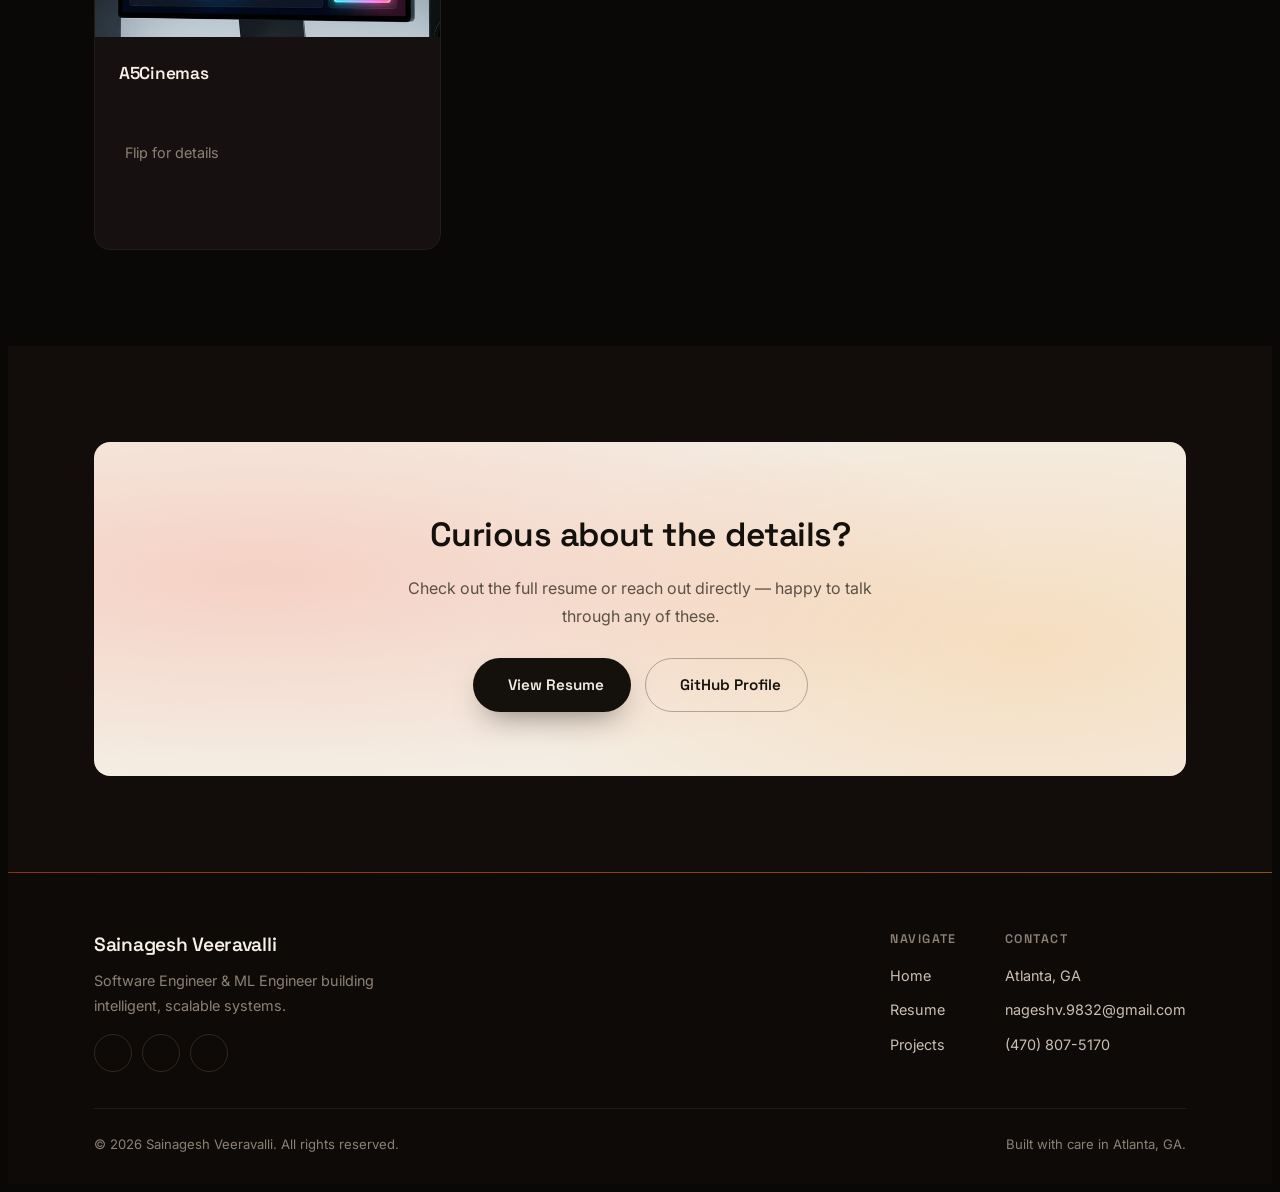
==== commit 950ee8cb: "Redesign with Ember theme, 3D page transitions, and rebuilt hero scene Replace the lavender/beige th" ====
--- a/projects.html
+++ b/projects.html
@@ -10,11 +10,15 @@
 
   <link href="assets/img/favicon.png" rel="icon">
   <link href="assets/img/apple-touch-icon.png" rel="apple-touch-icon">
+  <meta name="theme-color" content="#0a0807">
+  <meta name="color-scheme" content="dark">
+  <!-- Paint dark immediately so cross-page transitions never flash white -->
+  <style>html { background-color: #0a0807; }</style>
 
   <link rel="preconnect" href="https://fonts.googleapis.com">
   <link rel="preconnect" href="https://fonts.gstatic.com" crossorigin>
   <link
-    href="https://fonts.googleapis.com/css2?family=Inter:wght@300;400;500;600;700&family=Sora:wght@500;600;700&display=swap"
+    href="https://fonts.googleapis.com/css2?family=Inter:wght@300;400;500;600;700&family=Space+Grotesk:wght@400;500;600;700&display=swap"
     rel="stylesheet">
 
   <link href="assets/vendor/aos/aos.css" rel="stylesheet">
@@ -27,6 +31,17 @@
 <body>
 
   <a href="#main" class="skip-link">Skip to content</a>
+
+  <!-- Page transition veil (3D louver slats; entry reveal is pure CSS) -->
+  <div class="page-veil" aria-hidden="true">
+    <div class="veil-slat"></div>
+    <div class="veil-slat"></div>
+    <div class="veil-slat"></div>
+    <div class="veil-slat"></div>
+    <div class="veil-slat"></div>
+    <div class="veil-brand">SV<span>&#8226;</span></div>
+  </div>
+
   <div class="scroll-progress" id="scroll-progress"></div>
 
   <!-- ======= Header ======= -->
@@ -322,6 +337,7 @@
 
   <script src="assets/vendor/aos/aos.js"></script>
   <script src="assets/vendor/bootstrap/js/bootstrap.bundle.min.js"></script>
+  <script src="assets/js/transitions.js"></script>
   <script src="assets/js/effects.js"></script>
   <script src="assets/js/main.js"></script>
   <script>document.getElementById('year').textContent = new Date().getFullYear();</script>
--- a/assets/css/style.css
+++ b/assets/css/style.css
@@ -1,27 +1,34 @@
 /* ==========================================================================
    Sainagesh Veeravalli — Portfolio
-   Custom theme (replaces iPortfolio template styling)
+   "Ember" theme: black base, warm light paper, molten red→orange accents.
    ========================================================================== */
 
 :root {
-  --bg: #f8f4ec;
-  --bg-soft: #f1e8d8;
-  --surface: #ffffff;
-  --surface-2: #f4ecdd;
-  --border: #ded1b0;
-  --border-soft: #ece2cd;
-  --text: #2a241d;
-  --text-soft: #5b5245;
-  --text-mute: #948a76;
-  --accent: #3457d1;
-  --accent-2: #0ea99b;
-  --accent-soft: rgba(52, 87, 209, 0.10);
-  --accent-2-soft: rgba(14, 169, 155, 0.10);
-  --radius: 14px;
+  --bg: #0a0807;
+  --bg-soft: #120d0a;
+  --surface: #161110;
+  --surface-2: #1e1713;
+  --border: #322820;
+  --border-soft: #241c16;
+  --text: #f6efe6;
+  --text-soft: #cbbfb2;
+  --text-mute: #8d8175;
+  --paper: #f4ede3;
+  --paper-soft: #e9dfd1;
+  --accent: #ff3d24;
+  --accent-2: #ff8a00;
+  --accent-soft: rgba(255, 61, 36, 0.12);
+  --accent-2-soft: rgba(255, 138, 0, 0.1);
+  --grad: linear-gradient(90deg, var(--accent), var(--accent-2));
+  --status-green: #22c55e;
+  --status-green-soft: rgba(34, 197, 94, 0.12);
+  --radius: 16px;
   --radius-sm: 10px;
-  --shadow: 0 20px 45px -22px rgba(42, 36, 29, 0.20);
+  --shadow: 0 24px 60px -24px rgba(0, 0, 0, 0.65);
+  --shadow-sm: 0 6px 20px -8px rgba(0, 0, 0, 0.5);
+  --glow: 0 0 32px -6px rgba(255, 61, 36, 0.35);
   --maxw: 1140px;
-  --font-head: "Sora", "Inter", sans-serif;
+  --font-head: "Space Grotesk", "Inter", sans-serif;
   --font-body: "Inter", sans-serif;
 }
 
@@ -32,8 +39,8 @@
 body {
   background-color: var(--bg);
   background-image:
-    radial-gradient(900px 500px at 85% -10%, rgba(52, 87, 209, 0.06), transparent 60%),
-    radial-gradient(700px 400px at -10% 10%, rgba(14, 169, 155, 0.05), transparent 60%);
+    radial-gradient(1000px 560px at 88% -12%, rgba(255, 61, 36, 0.07), transparent 60%),
+    radial-gradient(760px 460px at -12% 12%, rgba(255, 138, 0, 0.05), transparent 60%);
   background-attachment: fixed;
   color: var(--text-soft);
   font-family: var(--font-body);
@@ -46,15 +53,15 @@
   font-family: var(--font-head);
   color: var(--text);
   font-weight: 600;
-  letter-spacing: -0.01em;
+  letter-spacing: -0.015em;
   margin: 0;
 }
 
 p { margin: 0 0 1rem; }
 p:last-child { margin-bottom: 0; }
 
-a { color: var(--accent); text-decoration: none; transition: color .2s ease; }
-a:hover { color: var(--accent-2); }
+a { color: var(--accent-2); text-decoration: none; transition: color .2s ease; }
+a:hover { color: var(--accent); }
 
 img { max-width: 100%; display: block; }
 
@@ -62,13 +69,108 @@
 
 .container { max-width: var(--maxw); margin: 0 auto; padding: 0 24px; }
 
-::selection { background: var(--accent); color: #fff; }
+::selection { background: var(--accent); color: #0a0807; }
 
 /* Scrollbar */
-::-webkit-scrollbar { width: 10px; }
+::-webkit-scrollbar { width: 6px; }
 ::-webkit-scrollbar-track { background: var(--bg); }
 ::-webkit-scrollbar-thumb { background: var(--border); border-radius: 10px; }
 ::-webkit-scrollbar-thumb:hover { background: var(--accent); }
+
+/* ==========================================================================
+   Page transition veil — 3D louver slats between page navigations.
+   Pure CSS on entry (works without JS); transitions.js drives the exit.
+   ========================================================================== */
+
+.page-veil {
+  position: fixed;
+  inset: 0;
+  z-index: 9000;
+  display: flex;
+  flex-direction: column;
+  pointer-events: none;
+  perspective: 1400px;
+}
+.veil-slat {
+  flex: 1;
+  backface-visibility: hidden;
+  transform-origin: 50% 0%;
+  animation: veilOpen .65s cubic-bezier(0.65, 0, 0.35, 1) both;
+}
+.veil-slat:nth-child(1) { background: #ff3d24; animation-delay: .10s; }
+.veil-slat:nth-child(2) { background: #e83318; animation-delay: .17s; }
+.veil-slat:nth-child(3) { background: #a82410; animation-delay: .24s; }
+.veil-slat:nth-child(4) { background: #4e130a; animation-delay: .31s; }
+.veil-slat:nth-child(5) { background: #150c08; animation-delay: .38s; }
+
+@keyframes veilOpen {
+  from { transform: rotateX(0deg); opacity: 1; }
+  to   { transform: rotateX(-95deg); opacity: 0; }
+}
+
+.veil-brand {
+  position: absolute;
+  inset: 0;
+  display: flex;
+  align-items: center;
+  justify-content: center;
+  font-family: var(--font-head);
+  font-weight: 700;
+  font-size: clamp(2rem, 5vw, 3rem);
+  letter-spacing: 0.08em;
+  color: var(--paper);
+  animation: veilBrandOut .4s ease .05s both;
+}
+.veil-brand span { color: #1a0d08; }
+
+@keyframes veilBrandOut {
+  from { opacity: 1; transform: translateY(0); }
+  to   { opacity: 0; transform: translateY(-14px); }
+}
+
+/* Exit: slats fold back in, bottom-first, while the page tilts away */
+html.is-exiting .veil-slat {
+  transform-origin: 50% 100%;
+  animation: veilClose .45s cubic-bezier(0.65, 0, 0.35, 1) both;
+}
+html.is-exiting .veil-slat:nth-child(1) { animation-delay: .20s; }
+html.is-exiting .veil-slat:nth-child(2) { animation-delay: .15s; }
+html.is-exiting .veil-slat:nth-child(3) { animation-delay: .10s; }
+html.is-exiting .veil-slat:nth-child(4) { animation-delay: .05s; }
+html.is-exiting .veil-slat:nth-child(5) { animation-delay: 0s; }
+
+@keyframes veilClose {
+  from { transform: rotateX(95deg); opacity: 1; }
+  to   { transform: rotateX(0deg); opacity: 1; }
+}
+
+html.is-exiting .veil-brand { animation: veilBrandIn .3s ease .25s both; }
+@keyframes veilBrandIn {
+  from { opacity: 0; transform: translateY(14px); }
+  to   { opacity: 1; transform: translateY(0); }
+}
+
+/* Page content: 3D rise on entry, 3D recede on exit */
+main {
+  animation: pageEnter .8s cubic-bezier(0.22, 1, 0.36, 1) .18s both;
+}
+@keyframes pageEnter {
+  from { opacity: 0; transform: perspective(1200px) rotateX(-3deg) translateY(30px); }
+  to   { opacity: 1; transform: none; }
+}
+html.is-exiting main {
+  transform-origin: 50% 0%;
+  animation: pageExit .5s cubic-bezier(0.7, 0, 0.3, 1) both;
+}
+@keyframes pageExit {
+  from { opacity: 1; transform: none; }
+  to   { opacity: .5; transform: perspective(1200px) rotateX(5deg) translateY(-20px) scale(0.985); }
+}
+
+@media (prefers-reduced-motion: reduce) {
+  .page-veil { display: none; }
+  main, html.is-exiting main { animation: none; }
+}
 
 /* ==========================================================================
    Buttons
@@ -90,14 +192,14 @@
 }
 
 .btn-primary {
-  background: linear-gradient(135deg, var(--accent), #24409e);
-  color: #fff;
-  box-shadow: 0 12px 24px -10px rgba(52, 87, 209, 0.35);
+  background: var(--grad);
+  color: #140804;
+  box-shadow: 0 12px 28px -10px rgba(255, 61, 36, 0.45);
 }
 .btn-primary:hover {
-  color: #fff;
+  color: #140804;
   transform: translateY(-2px);
-  box-shadow: 0 16px 30px -10px rgba(52, 87, 209, 0.45);
+  box-shadow: 0 16px 36px -10px rgba(255, 138, 0, 0.55);
 }
 
 .btn-outline {
@@ -107,8 +209,9 @@
 }
 .btn-outline:hover {
   border-color: var(--accent);
-  color: var(--accent);
+  color: var(--accent-2);
   transform: translateY(-2px);
+  box-shadow: var(--glow);
 }
 
 .btn-sm { padding: 9px 18px; font-size: 0.85rem; }
@@ -121,14 +224,14 @@
   position: fixed;
   top: 0; left: 0; right: 0;
   z-index: 1000;
-  background: rgba(248, 244, 236, 0.7);
+  background: rgba(10, 8, 7, 0.55);
   backdrop-filter: blur(14px);
   -webkit-backdrop-filter: blur(14px);
   border-bottom: 1px solid transparent;
   transition: border-color .25s ease, background .25s ease;
 }
 #header.scrolled {
-  background: rgba(248, 244, 236, 0.94);
+  background: rgba(10, 8, 7, 0.92);
   border-bottom-color: var(--border-soft);
 }
 
@@ -154,7 +257,8 @@
   border-radius: 50%;
   object-fit: cover;
   object-position: center 12%;
-  border: 2px solid var(--border);
+  border: 2px solid var(--accent);
+  box-shadow: 0 0 14px -2px rgba(255, 61, 36, 0.5);
 }
 .brand .brand-sub {
   display: block;
@@ -181,7 +285,7 @@
   transition: all .2s ease;
 }
 #navbar a:hover { color: var(--text); background: var(--surface-2); }
-#navbar a.active { color: var(--text); background: var(--accent-soft); }
+#navbar a.active { color: var(--accent-2); background: var(--accent-soft); }
 
 .nav-actions { display: flex; align-items: center; gap: 14px; }
 .nav-social { display: flex; align-items: center; gap: 6px; }
@@ -193,7 +297,7 @@
   border: 1px solid var(--border);
   font-size: 0.95rem;
 }
-.nav-social a:hover { color: var(--accent); border-color: var(--accent); }
+.nav-social a:hover { color: var(--accent-2); border-color: var(--accent); background: var(--accent-soft); }
 
 .mobile-nav-toggle {
   display: none;
@@ -210,7 +314,7 @@
   #navbar {
     position: fixed;
     top: 76px; left: 0; right: 0;
-    background: rgba(248, 244, 236, 0.98);
+    background: rgba(10, 8, 7, 0.98);
     border-bottom: 1px solid var(--border-soft);
     max-height: 0;
     overflow: hidden;
@@ -226,24 +330,39 @@
    ========================================================================== */
 
 .page-header {
-  padding: 168px 0 56px;
+  padding: 150px 0 56px;
   text-align: center;
-}
+  position: relative;
+  overflow: hidden;
+}
+.page-header::before {
+  content: "";
+  position: absolute;
+  top: -220px; left: 50%;
+  width: 760px; height: 420px;
+  transform: translateX(-50%);
+  background: radial-gradient(ellipse at center, rgba(255, 61, 36, 0.14), transparent 65%);
+  pointer-events: none;
+}
+.page-header > .container { position: relative; }
 .page-header .eyebrow {
   display: inline-block;
   font-family: var(--font-head);
   font-size: 0.78rem;
-  letter-spacing: 0.14em;
+  letter-spacing: 0.22em;
   text-transform: uppercase;
-  color: var(--accent);
+  background: var(--grad);
+  -webkit-background-clip: text;
+  background-clip: text;
+  color: transparent;
   margin-bottom: 14px;
 }
 .page-header h1 {
-  font-size: clamp(2rem, 4vw, 2.7rem);
+  font-size: clamp(2.2rem, 4.6vw, 3.2rem);
   margin-bottom: 14px;
 }
 .page-header p {
-  max-width: 620px;
+  max-width: 640px;
   margin: 0 auto;
   color: var(--text-mute);
   font-size: 1.05rem;
@@ -266,80 +385,205 @@
   align-items: center;
   padding: 140px 0 80px;
   position: relative;
-}
+  overflow: hidden;
+}
+
+#hero-canvas {
+  position: absolute;
+  inset: 0;
+  z-index: 0;
+  display: block;
+  width: 100%;
+  height: 100%;
+}
+#hero::after {
+  content: "";
+  position: absolute;
+  left: 0; right: 0; bottom: 0;
+  height: 220px;
+  background: linear-gradient(to bottom, transparent, var(--bg));
+  pointer-events: none;
+  z-index: 1;
+}
+#hero > .container { position: relative; z-index: 2; }
 
 .hero-eyebrow {
   display: inline-flex;
   align-items: center;
-  gap: 8px;
-  font-family: var(--font-head);
-  font-size: 0.82rem;
+  gap: 10px;
+  font-family: var(--font-head);
+  font-size: 0.8rem;
   font-weight: 600;
   color: var(--accent-2);
-  letter-spacing: 0.06em;
+  letter-spacing: 0.2em;
   text-transform: uppercase;
-  margin-bottom: 22px;
+  margin-bottom: 24px;
 }
 .hero-eyebrow .dot {
   width: 8px; height: 8px;
   border-radius: 50%;
-  background: var(--accent-2);
-  box-shadow: 0 0 0 4px var(--accent-2-soft);
+  background: var(--grad);
+  box-shadow: 0 0 0 4px var(--accent-soft);
+  animation: emberPulse 2.4s ease-in-out infinite;
+}
+@keyframes emberPulse {
+  0%, 100% { box-shadow: 0 0 0 4px var(--accent-soft); }
+  50%      { box-shadow: 0 0 0 8px rgba(255, 61, 36, 0.04); }
 }
 
 #hero h1 {
-  font-size: clamp(2.4rem, 5.2vw, 3.6rem);
-  line-height: 1.1;
-  margin-bottom: 18px;
-}
-#hero h1 span { color: var(--accent); }
+  font-size: clamp(2.6rem, 6vw, 4.4rem);
+  line-height: 1.06;
+  letter-spacing: -0.025em;
+  margin-bottom: 20px;
+}
+#hero h1 span {
+  background: var(--grad);
+  -webkit-background-clip: text;
+  background-clip: text;
+  color: transparent;
+}
 
 #hero .lead {
-  max-width: 600px;
+  max-width: 620px;
   font-size: 1.15rem;
   color: var(--text-soft);
-  margin-bottom: 36px;
+  margin-bottom: 38px;
 }
 
 .hero-actions {
   display: flex;
   flex-wrap: wrap;
   gap: 14px;
-  margin-bottom: 44px;
+  margin-bottom: 46px;
 }
 
 .hero-meta {
   display: flex;
   flex-wrap: wrap;
-  gap: 28px;
-  padding-top: 28px;
+  gap: 12px;
+  padding-top: 24px;
   border-top: 1px solid var(--border-soft);
-  max-width: 640px;
-}
-.hero-meta div { display: flex; align-items: center; gap: 10px; }
-.hero-meta i { color: var(--accent); font-size: 1.1rem; }
-.hero-meta strong { display: block; color: var(--text); font-size: 0.92rem; font-family: var(--font-head); }
-.hero-meta span { font-size: 0.82rem; color: var(--text-mute); }
+  max-width: 680px;
+}
+.hero-meta div {
+  display: flex;
+  align-items: center;
+  gap: 10px;
+  background: rgba(22, 17, 16, 0.7);
+  backdrop-filter: blur(8px);
+  border: 1px solid var(--border-soft);
+  border-radius: var(--radius-sm);
+  padding: 10px 16px;
+  box-shadow: var(--shadow-sm);
+}
+.hero-meta i { color: var(--accent-2); font-size: 1rem; flex-shrink: 0; }
+.hero-meta strong { display: block; color: var(--text); font-size: 0.88rem; font-family: var(--font-head); line-height: 1.3; }
+.hero-meta span { font-size: 0.76rem; color: var(--text-mute); line-height: 1.3; }
+
+/* Hero scroll cue */
+.scroll-cue {
+  position: absolute;
+  left: 50%;
+  bottom: 28px;
+  transform: translateX(-50%);
+  z-index: 2;
+  display: flex;
+  flex-direction: column;
+  align-items: center;
+  gap: 8px;
+  color: var(--text-mute);
+  font-family: var(--font-head);
+  font-size: 0.7rem;
+  letter-spacing: 0.16em;
+  text-transform: uppercase;
+  opacity: 0.85;
+}
+.scroll-cue .chevron {
+  width: 18px; height: 18px;
+  border-right: 2px solid var(--accent);
+  border-bottom: 2px solid var(--accent);
+  transform: rotate(45deg);
+  animation: scrollCueBounce 1.8s ease-in-out infinite;
+}
+@keyframes scrollCueBounce {
+  0%, 100% { transform: rotate(45deg) translate(0, 0); opacity: 0.4; }
+  50% { transform: rotate(45deg) translate(4px, 4px); opacity: 1; }
+}
+@media (prefers-reduced-motion: reduce) {
+  .scroll-cue .chevron { animation: none; }
+}
+@media (max-width: 700px) {
+  .scroll-cue { display: none; }
+}
+
+/* ==========================================================================
+   Skills marquee
+   ========================================================================== */
+
+.marquee {
+  overflow: hidden;
+  border-top: 1px solid var(--border-soft);
+  border-bottom: 1px solid var(--border-soft);
+  background: var(--bg-soft);
+  padding: 18px 0;
+  position: relative;
+  z-index: 2;
+}
+.marquee-track {
+  display: flex;
+  width: max-content;
+  animation: marqueeScroll 30s linear infinite;
+}
+.marquee:hover .marquee-track { animation-play-state: paused; }
+.marquee-item {
+  display: flex;
+  align-items: center;
+  white-space: nowrap;
+  font-family: var(--font-head);
+  font-weight: 500;
+  font-size: 0.92rem;
+  letter-spacing: 0.22em;
+  text-transform: uppercase;
+  color: var(--text-mute);
+}
+.marquee-item span.word { padding: 0 26px; }
+.marquee-item span.spark {
+  background: var(--grad);
+  -webkit-background-clip: text;
+  background-clip: text;
+  color: transparent;
+  font-size: 0.8rem;
+}
+@keyframes marqueeScroll {
+  to { transform: translateX(-50%); }
+}
+@media (prefers-reduced-motion: reduce) {
+  .marquee-track { animation: none; }
+}
 
 /* ==========================================================================
    Section base
    ========================================================================== */
 
-section { padding: 100px 0; }
+section { padding: 96px 0; }
 .section-bg { background: var(--bg-soft); }
 
-.section-title { margin-bottom: 56px; text-align: center; }
+.section-title { margin-bottom: 52px; text-align: center; }
 .section-title .eyebrow {
   display: inline-block;
   font-family: var(--font-head);
   font-size: 0.78rem;
-  letter-spacing: 0.14em;
+  letter-spacing: 0.22em;
   text-transform: uppercase;
-  color: var(--accent);
+  background: var(--grad);
+  -webkit-background-clip: text;
+  background-clip: text;
+  color: transparent;
   margin-bottom: 12px;
 }
 .section-title h2 {
-  font-size: clamp(1.7rem, 3vw, 2.2rem);
+  font-size: clamp(1.8rem, 3.4vw, 2.5rem);
   margin-bottom: 14px;
 }
 .section-title p {
@@ -366,6 +610,16 @@
 .about-photo-frame {
   border-radius: var(--radius);
   box-shadow: var(--shadow);
+  position: relative;
+}
+.about-photo-frame::before {
+  content: "";
+  position: absolute;
+  inset: -1px;
+  border-radius: var(--radius);
+  background: var(--grad);
+  opacity: 0.55;
+  z-index: -1;
 }
 .about-photo-frame img {
   width: 100%;
@@ -388,14 +642,14 @@
   align-items: flex-start;
 }
 .quick-facts i {
-  color: var(--accent);
+  color: var(--accent-2);
   font-size: 1rem;
   margin-top: 3px;
 }
 .quick-facts strong { display: block; color: var(--text); font-size: 0.85rem; font-family: var(--font-head); }
 .quick-facts span { font-size: 0.82rem; color: var(--text-mute); }
 
-.about-body h3 { font-size: 1.4rem; margin-bottom: 16px; }
+.about-body h3 { font-size: 1.5rem; margin-bottom: 16px; }
 .about-body p { color: var(--text-soft); }
 
 @media (max-width: 860px) {
@@ -414,21 +668,38 @@
   background: var(--surface);
   border: 1px solid var(--border-soft);
   border-radius: var(--radius);
-  padding: 30px 26px;
-  transition: transform .25s ease, border-color .25s ease;
-}
-.icon-card:hover { transform: translateY(-4px); border-color: var(--accent); }
+  padding: 28px 24px;
+  position: relative;
+  overflow: hidden;
+  transition: transform .25s ease, border-color .25s ease, box-shadow .25s ease;
+}
+.icon-card::before {
+  content: "";
+  position: absolute;
+  top: 0; left: 0; right: 0;
+  height: 3px;
+  background: var(--grad);
+  opacity: 0;
+  transition: opacity .25s ease;
+}
+.icon-card:hover { transform: translateY(-5px); border-color: var(--accent); box-shadow: var(--shadow), var(--glow); }
+.icon-card:hover::before { opacity: 1; }
 .icon-card .icon {
-  width: 46px; height: 46px;
+  width: 48px; height: 48px;
   display: flex; align-items: center; justify-content: center;
   border-radius: 12px;
   background: var(--accent-soft);
-  color: var(--accent);
-  font-size: 1.3rem;
+  color: var(--accent-2);
+  font-size: 1.35rem;
   margin-bottom: 18px;
-}
-.icon-card h4 { font-size: 1.05rem; margin-bottom: 10px; }
-.icon-card p { font-size: 0.92rem; color: var(--text-mute); margin: 0; }
+  transition: background .25s ease, color .25s ease;
+}
+.icon-card:hover .icon {
+  background: var(--grad);
+  color: #140804;
+}
+.icon-card h4 { font-size: 1.02rem; margin-bottom: 10px; }
+.icon-card p { font-size: 0.91rem; color: var(--text-mute); margin: 0; }
 
 @media (max-width: 860px) {
   .cards-3 { grid-template-columns: 1fr; }
@@ -444,7 +715,7 @@
   position: absolute;
   left: 9px; top: 6px; bottom: 6px;
   width: 1px;
-  background: var(--border);
+  background: linear-gradient(180deg, var(--accent), var(--accent-2), transparent);
 }
 .timeline-item {
   position: relative;
@@ -460,6 +731,7 @@
   border-radius: 50%;
   background: var(--bg);
   border: 2px solid var(--accent);
+  box-shadow: 0 0 12px -2px rgba(255, 61, 36, 0.7);
 }
 .timeline-item .role-head {
   display: flex;
@@ -474,7 +746,7 @@
   font-family: var(--font-head);
   font-size: 0.82rem;
   font-weight: 600;
-  color: var(--accent);
+  color: var(--accent-2);
   white-space: nowrap;
 }
 .timeline-item .role-meta {
@@ -509,7 +781,9 @@
   border: 1px solid var(--border-soft);
   padding: 5px 12px;
   border-radius: 999px;
-}
+  transition: border-color .2s ease, color .2s ease;
+}
+.tag:hover { border-color: var(--accent); color: var(--accent-2); }
 
 /* Education cards */
 .edu-card {
@@ -521,7 +795,7 @@
 }
 .edu-card:last-child { margin-bottom: 0; }
 .edu-card h4 { font-size: 1.05rem; margin-bottom: 4px; }
-.edu-card .dates { font-size: 0.8rem; color: var(--accent); font-family: var(--font-head); font-weight: 600; }
+.edu-card .dates { font-size: 0.8rem; color: var(--accent-2); font-family: var(--font-head); font-weight: 600; }
 .edu-card p { font-size: 0.9rem; color: var(--text-mute); margin-top: 6px; }
 
 /* Skills */
@@ -530,7 +804,7 @@
 .skill-block h5 {
   font-size: 0.82rem;
   text-transform: uppercase;
-  letter-spacing: 0.08em;
+  letter-spacing: 0.12em;
   color: var(--text-mute);
   margin-bottom: 12px;
 }
@@ -569,6 +843,14 @@
   margin-bottom: 32px;
   padding-bottom: 16px;
   border-bottom: 1px solid var(--border-soft);
+  position: relative;
+}
+.resume-col h3.col-title::after {
+  content: "";
+  position: absolute;
+  left: 0; bottom: -1px;
+  width: 56px; height: 2px;
+  background: var(--grad);
 }
 
 /* ==========================================================================
@@ -622,12 +904,15 @@
   transition: border-color .25s ease, box-shadow .25s ease;
 }
 .project-card:hover .flip-front,
-.project-card:hover .flip-back { border-color: var(--accent); box-shadow: var(--shadow); }
+.project-card:hover .flip-back { border-color: var(--accent); box-shadow: var(--shadow), var(--glow); }
 
 .flip-back {
   transform: rotateY(180deg);
   padding: 26px 24px;
   justify-content: center;
+  background:
+    radial-gradient(420px 260px at 85% -10%, rgba(255, 61, 36, 0.12), transparent 60%),
+    var(--surface);
 }
 .flip-back h4 { font-size: 1.08rem; margin-bottom: 10px; }
 .flip-back p { font-size: 0.9rem; color: var(--text-mute); margin-bottom: 16px; }
@@ -641,7 +926,7 @@
   margin-top: auto;
   flex: 0 0 auto;
 }
-.flip-hint i { color: var(--accent); font-size: 0.95rem; }
+.flip-hint i { color: var(--accent-2); font-size: 0.95rem; }
 
 .project-thumb {
   position: relative;
@@ -663,14 +948,14 @@
 .project-category {
   position: absolute;
   top: 14px; left: 14px;
-  background: rgba(248, 244, 236, 0.88);
+  background: rgba(10, 8, 7, 0.72);
   backdrop-filter: blur(6px);
-  border: 1px solid var(--border-soft);
+  border: 1px solid rgba(255, 61, 36, 0.35);
   color: var(--text);
   font-family: var(--font-head);
   font-size: 0.7rem;
   font-weight: 600;
-  letter-spacing: 0.04em;
+  letter-spacing: 0.06em;
   text-transform: uppercase;
   padding: 5px 11px;
   border-radius: 999px;
@@ -703,7 +988,7 @@
   font-weight: 600;
   color: var(--text-soft);
 }
-.project-links a:hover { color: var(--accent); }
+.project-links a:hover { color: var(--accent-2); }
 
 @media (max-width: 640px) {
   .project-card { min-height: 400px; }
@@ -718,6 +1003,8 @@
 /* ==========================================================================
    Interests / beyond work
    ========================================================================== */
+
+#interests { padding: 56px 0; }
 
 .tag-cloud {
   display: flex;
@@ -733,25 +1020,56 @@
   background: var(--surface);
   border: 1px solid var(--border-soft);
   border-radius: 999px;
-  padding: 11px 20px;
-  font-size: 0.9rem;
+  padding: 10px 18px;
+  font-size: 0.88rem;
   color: var(--text-soft);
-}
-.tag-pill i { color: var(--accent-2); font-size: 1rem; }
-
-/* ==========================================================================
-   CTA band
+  transition: border-color .2s ease, box-shadow .2s ease;
+}
+.tag-pill:hover { border-color: var(--accent-2); box-shadow: var(--glow); }
+.tag-pill i { color: var(--accent-2); font-size: 0.95rem; }
+
+/* ==========================================================================
+   CTA band — inverted light "paper" panel
    ========================================================================== */
 
 .cta-band {
-  background: linear-gradient(135deg, rgba(52,87,209,0.08), rgba(14,169,155,0.06));
-  border: 1px solid var(--border-soft);
+  background: var(--paper);
   border-radius: var(--radius);
-  padding: 56px 48px;
+  padding: 64px 48px;
   text-align: center;
-}
-.cta-band h2 { font-size: 1.7rem; margin-bottom: 14px; }
-.cta-band p { color: var(--text-mute); max-width: 480px; margin: 0 auto 28px; }
+  position: relative;
+  overflow: hidden;
+}
+.cta-band::before {
+  content: "";
+  position: absolute;
+  inset: 0;
+  background:
+    radial-gradient(ellipse 70% 60% at 15% 40%, rgba(255, 61, 36, 0.16), transparent),
+    radial-gradient(ellipse 50% 70% at 85% 60%, rgba(255, 138, 0, 0.16), transparent);
+  pointer-events: none;
+}
+.cta-band > * { position: relative; z-index: 1; }
+.cta-band h2 { font-size: clamp(1.6rem, 3vw, 2.1rem); margin-bottom: 12px; color: #14100c; }
+.cta-band p { color: #5c5044; max-width: 480px; margin: 0 auto 28px; }
+.cta-band .btn-primary {
+  background: #14100c;
+  color: var(--paper);
+  box-shadow: 0 14px 30px -12px rgba(20, 16, 12, 0.5);
+}
+.cta-band .btn-primary:hover {
+  background: var(--grad);
+  color: #140804;
+}
+.cta-band .btn-outline {
+  border-color: rgba(20, 16, 12, 0.3);
+  color: #14100c;
+}
+.cta-band .btn-outline:hover {
+  border-color: var(--accent);
+  color: var(--accent);
+  box-shadow: none;
+}
 .cta-band .hero-actions { justify-content: center; margin-bottom: 0; }
 
 /* ==========================================================================
@@ -759,9 +1077,18 @@
    ========================================================================== */
 
 #footer {
-  background: var(--bg-soft);
+  background: #0d0a08;
   border-top: 1px solid var(--border-soft);
   padding: 56px 0 28px;
+  position: relative;
+}
+#footer::before {
+  content: "";
+  position: absolute;
+  top: -1px; left: 0; right: 0;
+  height: 1px;
+  background: var(--grad);
+  opacity: 0.5;
 }
 .footer-top {
   display: flex;
@@ -777,7 +1104,7 @@
 .footer-col h5 {
   font-size: 0.78rem;
   text-transform: uppercase;
-  letter-spacing: 0.08em;
+  letter-spacing: 0.12em;
   color: var(--text-mute);
   margin-bottom: 14px;
 }
@@ -787,7 +1114,7 @@
   font-size: 0.9rem;
   margin-bottom: 10px;
 }
-.footer-col a:hover { color: var(--accent); }
+.footer-col a:hover { color: var(--accent-2); }
 .footer-social { display: flex; gap: 10px; margin-top: 4px; }
 .footer-social a {
   width: 38px; height: 38px;
@@ -796,7 +1123,7 @@
   border: 1px solid var(--border);
   color: var(--text-soft);
 }
-.footer-social a:hover { color: var(--accent); border-color: var(--accent); }
+.footer-social a:hover { color: var(--accent-2); border-color: var(--accent); background: var(--accent-soft); }
 
 .footer-bottom {
   padding-top: 24px;
@@ -818,8 +1145,8 @@
   right: 24px; bottom: 24px;
   width: 46px; height: 46px;
   border-radius: 50%;
-  background: var(--accent);
-  color: #fff;
+  background: var(--grad);
+  color: #140804;
   display: flex; align-items: center; justify-content: center;
   font-size: 1.3rem;
   opacity: 0;
@@ -827,41 +1154,10 @@
   transform: translateY(10px);
   transition: all .25s ease;
   z-index: 999;
-  box-shadow: 0 12px 24px -10px rgba(52, 87, 209, 0.4);
+  box-shadow: 0 12px 24px -10px rgba(255, 61, 36, 0.5);
 }
 .back-to-top.show { opacity: 1; visibility: visible; transform: translateY(0); }
-.back-to-top:hover { color: #fff; transform: translateY(-3px); }
-
-/* ==========================================================================
-   Hero 3D canvas
-   ========================================================================== */
-
-#hero { position: relative; overflow: hidden; }
-#hero-canvas {
-  position: absolute;
-  inset: 0;
-  z-index: 0;
-  display: block;
-  width: 100%;
-  height: 100%;
-}
-#hero::after {
-  content: "";
-  position: absolute;
-  left: 0; right: 0; bottom: 0;
-  height: 220px;
-  background: linear-gradient(to bottom, transparent, var(--bg));
-  pointer-events: none;
-  z-index: 1;
-}
-#hero > .container { position: relative; z-index: 2; }
-
-#hero h1 span {
-  background: linear-gradient(90deg, var(--accent), var(--accent-2));
-  -webkit-background-clip: text;
-  background-clip: text;
-  color: transparent;
-}
+.back-to-top:hover { color: #140804; transform: translateY(-3px); }
 
 /* ==========================================================================
    Custom cursor
@@ -880,7 +1176,7 @@
 }
 .cursor-dot {
   width: 7px; height: 7px;
-  background: var(--accent);
+  background: var(--accent-2);
   transition: opacity .2s ease;
 }
 .cursor-ring {
@@ -893,7 +1189,7 @@
   width: 58px; height: 58px;
   opacity: 0.9;
   border-color: var(--accent-2);
-  background: var(--accent-soft);
+  background: rgba(255, 138, 0, 0.08);
 }
 @media (hover: none), (pointer: coarse) {
   .cursor-dot, .cursor-ring { display: none !important; }
@@ -922,9 +1218,9 @@
   border-radius: inherit;
   pointer-events: none;
   opacity: 0;
-  background: radial-gradient(circle at var(--gx, 50%) var(--gy, 50%), rgba(52,87,209,0.14), transparent 55%);
+  background: radial-gradient(circle at var(--gx, 50%) var(--gy, 50%), rgba(255, 138, 0, 0.12), transparent 55%);
   transition: opacity .3s ease;
-  mix-blend-mode: multiply;
+  mix-blend-mode: screen;
 }
 .tilt:hover .tilt-glare { opacity: 1; }
 
@@ -949,7 +1245,7 @@
   font-family: var(--font-head);
   font-size: 0.82rem;
   font-weight: 600;
-  color: var(--accent);
+  color: var(--accent-2);
 }
 .skillbar-track {
   height: 8px;
@@ -962,8 +1258,8 @@
   height: 100%;
   width: 0%;
   border-radius: 999px;
-  background: linear-gradient(90deg, var(--accent), var(--accent-2));
-  box-shadow: 0 0 10px rgba(52, 87, 209, 0.35);
+  background: var(--grad);
+  box-shadow: 0 0 12px rgba(255, 61, 36, 0.5);
   transition: width 1.3s cubic-bezier(0.16, 1, 0.3, 1);
 }
 
@@ -981,8 +1277,8 @@
   top: -60px;
   left: 16px;
   z-index: 10001;
-  background: var(--accent);
-  color: #fff;
+  background: var(--grad);
+  color: #140804;
   font-family: var(--font-head);
   font-weight: 600;
   font-size: 0.9rem;
@@ -992,7 +1288,7 @@
 }
 .skip-link:focus {
   top: 16px;
-  color: #fff;
+  color: #140804;
 }
 #main:focus { outline: none; }
 
@@ -1000,7 +1296,7 @@
 button:focus-visible,
 .btn:focus-visible,
 .project-card:focus-visible {
-  outline: 2px solid var(--accent);
+  outline: 2px solid var(--accent-2);
   outline-offset: 3px;
   border-radius: 4px;
 }
@@ -1014,61 +1310,19 @@
   top: 0; left: 0;
   height: 3px;
   width: 0%;
-  background: linear-gradient(90deg, var(--accent), var(--accent-2));
+  background: var(--grad);
   z-index: 1100;
   transition: width .1s linear;
 }
 
 /* ==========================================================================
-   Hero scroll cue
-   ========================================================================== */
-
-.scroll-cue {
-  position: absolute;
-  left: 50%;
-  bottom: 28px;
-  transform: translateX(-50%);
-  z-index: 2;
-  display: flex;
-  flex-direction: column;
-  align-items: center;
-  gap: 8px;
-  color: var(--text-mute);
-  font-family: var(--font-head);
-  font-size: 0.7rem;
-  letter-spacing: 0.1em;
-  text-transform: uppercase;
-  opacity: 0.8;
-}
-.scroll-cue .chevron {
-  width: 18px; height: 18px;
-  border-right: 2px solid var(--accent);
-  border-bottom: 2px solid var(--accent);
-  transform: rotate(45deg);
-  animation: scrollCueBounce 1.8s ease-in-out infinite;
-}
-@keyframes scrollCueBounce {
-  0%, 100% { transform: rotate(45deg) translate(0, 0); opacity: 0.4; }
-  50% { transform: rotate(45deg) translate(4px, 4px); opacity: 1; }
-}
-@media (prefers-reduced-motion: reduce) {
-  .scroll-cue .chevron { animation: none; }
-}
-@media (max-width: 700px) {
-  .scroll-cue { display: none; }
-}
-
-/* ==========================================================================
    Micro-interactions
    ========================================================================== */
 
 .btn:active { transform: scale(0.97); }
 
-.footer-col a, .project-links a, #navbar a {
-  position: relative;
-}
 .about-body a, .footer-brand p a {
-  background-image: linear-gradient(var(--accent), var(--accent));
+  background-image: var(--grad);
   background-position: 0 100%;
   background-repeat: no-repeat;
   background-size: 0% 1px;
@@ -1076,23 +1330,6 @@
 }
 .about-body a:hover, .footer-brand p a:hover {
   background-size: 100% 1px;
-}
-
-/* ==========================================================================
-   Progressive cross-page view transitions (Chromium; no-op elsewhere) */
-@supports (view-transition-name: none) {
-  ::view-transition-old(root) {
-    animation: viewFadeOut .25s ease both;
-  }
-  ::view-transition-new(root) {
-    animation: viewFadeIn .35s ease both;
-  }
-  @keyframes viewFadeOut {
-    to { opacity: 0; transform: translateY(-8px) scale(0.99); }
-  }
-  @keyframes viewFadeIn {
-    from { opacity: 0; transform: translateY(8px) scale(0.99); }
-  }
 }
 
 /* ==========================================================================
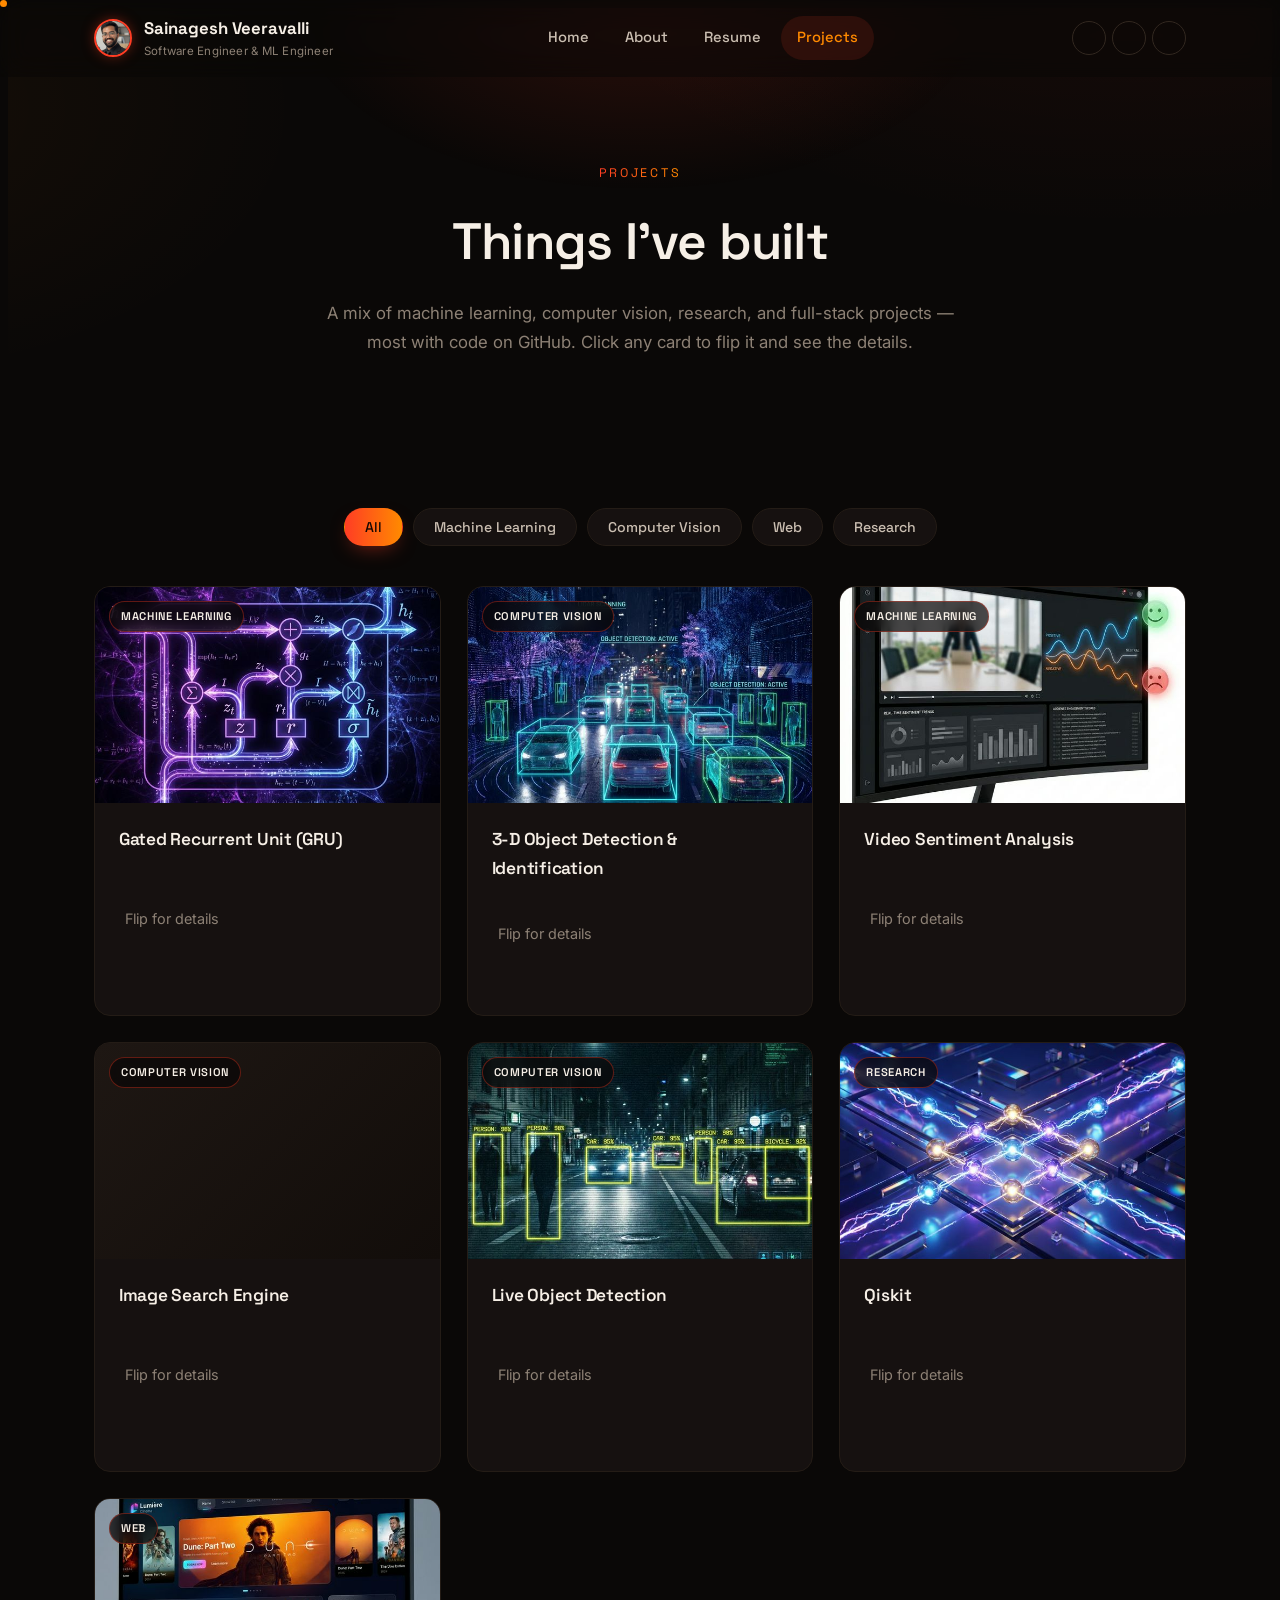
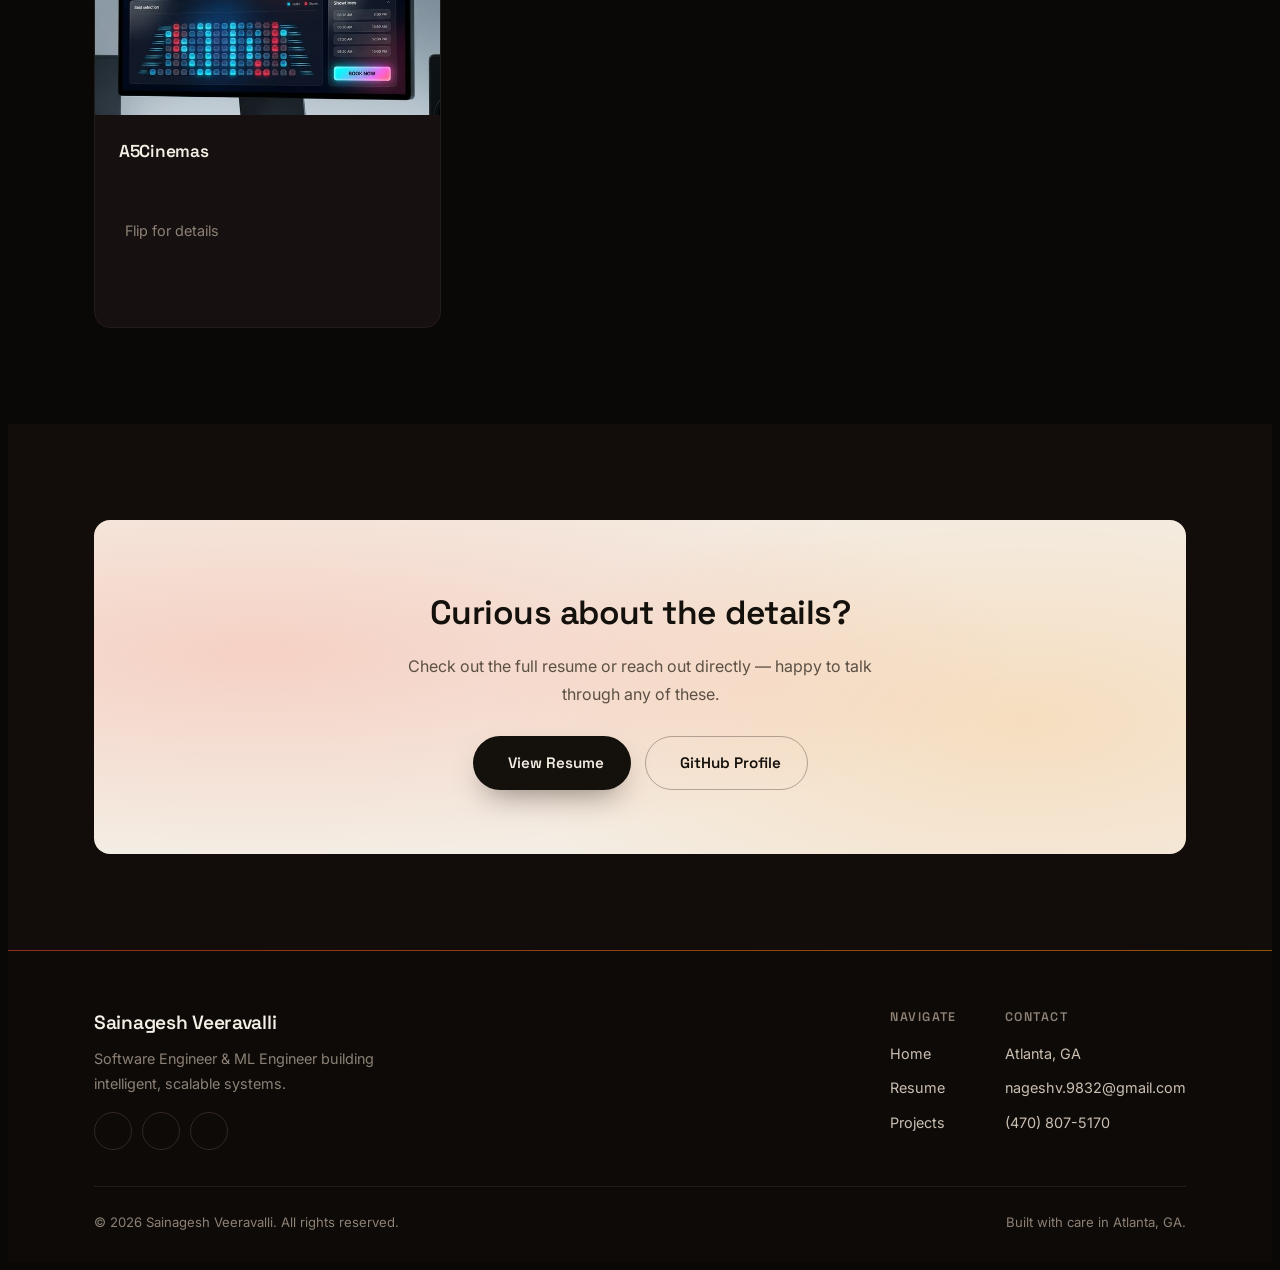
==== commit 97e46a5d: "Add project category filtering to the projects page Filter bar (All / Machine Learning / Computer Vi" ====
--- a/projects.html
+++ b/projects.html
@@ -89,9 +89,17 @@
     <!-- ======= Project grid ======= -->
     <section id="projects-grid">
       <div class="container">
+        <div class="filter-bar" data-aos="fade-up" role="group" aria-label="Filter projects by category">
+          <button class="filter-btn active" data-filter="all" aria-pressed="true">All</button>
+          <button class="filter-btn" data-filter="machine-learning" aria-pressed="false">Machine Learning</button>
+          <button class="filter-btn" data-filter="computer-vision" aria-pressed="false">Computer Vision</button>
+          <button class="filter-btn" data-filter="web" aria-pressed="false">Web</button>
+          <button class="filter-btn" data-filter="research" aria-pressed="false">Research</button>
+        </div>
+
         <div class="project-grid">
 
-          <div class="project-card" data-aos="fade-up" tabindex="0" role="button" aria-label="Gated Recurrent Unit project, flip for details">
+          <div class="project-card" data-category="machine-learning" data-aos="fade-up" tabindex="0" role="button" aria-label="Gated Recurrent Unit project, flip for details">
             <div class="flip-inner">
               <div class="flip-front">
                 <div class="project-thumb">
@@ -118,7 +126,7 @@
             </div>
           </div>
 
-          <div class="project-card" data-aos="fade-up" data-aos-delay="100" tabindex="0" role="button" aria-label="3D Object Detection project, flip for details">
+          <div class="project-card" data-category="computer-vision" data-aos="fade-up" data-aos-delay="100" tabindex="0" role="button" aria-label="3D Object Detection project, flip for details">
             <div class="flip-inner">
               <div class="flip-front">
                 <div class="project-thumb">
@@ -145,7 +153,7 @@
             </div>
           </div>
 
-          <div class="project-card" data-aos="fade-up" data-aos-delay="200" tabindex="0" role="button" aria-label="Video Sentiment Analysis project, flip for details">
+          <div class="project-card" data-category="machine-learning" data-aos="fade-up" data-aos-delay="200" tabindex="0" role="button" aria-label="Video Sentiment Analysis project, flip for details">
             <div class="flip-inner">
               <div class="flip-front">
                 <div class="project-thumb">
@@ -172,7 +180,7 @@
             </div>
           </div>
 
-          <div class="project-card" data-aos="fade-up" tabindex="0" role="button" aria-label="Image Search Engine project, flip for details">
+          <div class="project-card" data-category="computer-vision" data-aos="fade-up" tabindex="0" role="button" aria-label="Image Search Engine project, flip for details">
             <div class="flip-inner">
               <div class="flip-front">
                 <div class="project-thumb no-image">
@@ -199,7 +207,7 @@
             </div>
           </div>
 
-          <div class="project-card" data-aos="fade-up" data-aos-delay="100" tabindex="0" role="button" aria-label="Live Object Detection project, flip for details">
+          <div class="project-card" data-category="computer-vision" data-aos="fade-up" data-aos-delay="100" tabindex="0" role="button" aria-label="Live Object Detection project, flip for details">
             <div class="flip-inner">
               <div class="flip-front">
                 <div class="project-thumb">
@@ -226,7 +234,7 @@
             </div>
           </div>
 
-          <div class="project-card" data-aos="fade-up" data-aos-delay="200" tabindex="0" role="button" aria-label="Qiskit quantum computing project, flip for details">
+          <div class="project-card" data-category="research" data-aos="fade-up" data-aos-delay="200" tabindex="0" role="button" aria-label="Qiskit quantum computing project, flip for details">
             <div class="flip-inner">
               <div class="flip-front">
                 <div class="project-thumb">
@@ -252,7 +260,7 @@
             </div>
           </div>
 
-          <div class="project-card" data-aos="fade-up" tabindex="0" role="button" aria-label="A5Cinemas web project, flip for details">
+          <div class="project-card" data-category="web" data-aos="fade-up" tabindex="0" role="button" aria-label="A5Cinemas web project, flip for details">
             <div class="flip-inner">
               <div class="flip-front">
                 <div class="project-thumb">
--- a/assets/css/style.css
+++ b/assets/css/style.css
@@ -854,6 +854,41 @@
 }
 
 /* ==========================================================================
+   Project filter bar
+   ========================================================================== */
+
+.filter-bar {
+  display: flex;
+  flex-wrap: wrap;
+  justify-content: center;
+  gap: 10px;
+  margin-bottom: 40px;
+}
+.filter-btn {
+  font-family: var(--font-head);
+  font-weight: 500;
+  font-size: 0.88rem;
+  color: var(--text-soft);
+  background: var(--surface);
+  border: 1px solid var(--border-soft);
+  padding: 9px 20px;
+  border-radius: 999px;
+  cursor: pointer;
+  transition: all .25s ease;
+}
+.filter-btn:hover {
+  border-color: var(--accent);
+  color: var(--accent-2);
+  transform: translateY(-1px);
+}
+.filter-btn.active {
+  background: var(--grad);
+  border-color: transparent;
+  color: #140804;
+  box-shadow: 0 8px 20px -8px rgba(255, 61, 36, 0.5);
+}
+
+/* ==========================================================================
    Project cards
    ========================================================================== */
 
@@ -873,7 +908,15 @@
   min-height: 430px;
   border-radius: var(--radius);
   cursor: pointer;
-}
+  transition: opacity .3s ease, transform .3s ease;
+}
+/* Category filter states (see main.js): fade/scale out, then collapse */
+.project-card.filtered-out {
+  opacity: 0;
+  transform: scale(0.92);
+  pointer-events: none;
+}
+.project-card.filtered-hidden { display: none; }
 .project-card:focus-visible { outline: none; }
 .project-card:focus-visible .flip-inner { box-shadow: 0 0 0 3px var(--accent-soft), 0 0 0 1px var(--accent); border-radius: var(--radius); }
 
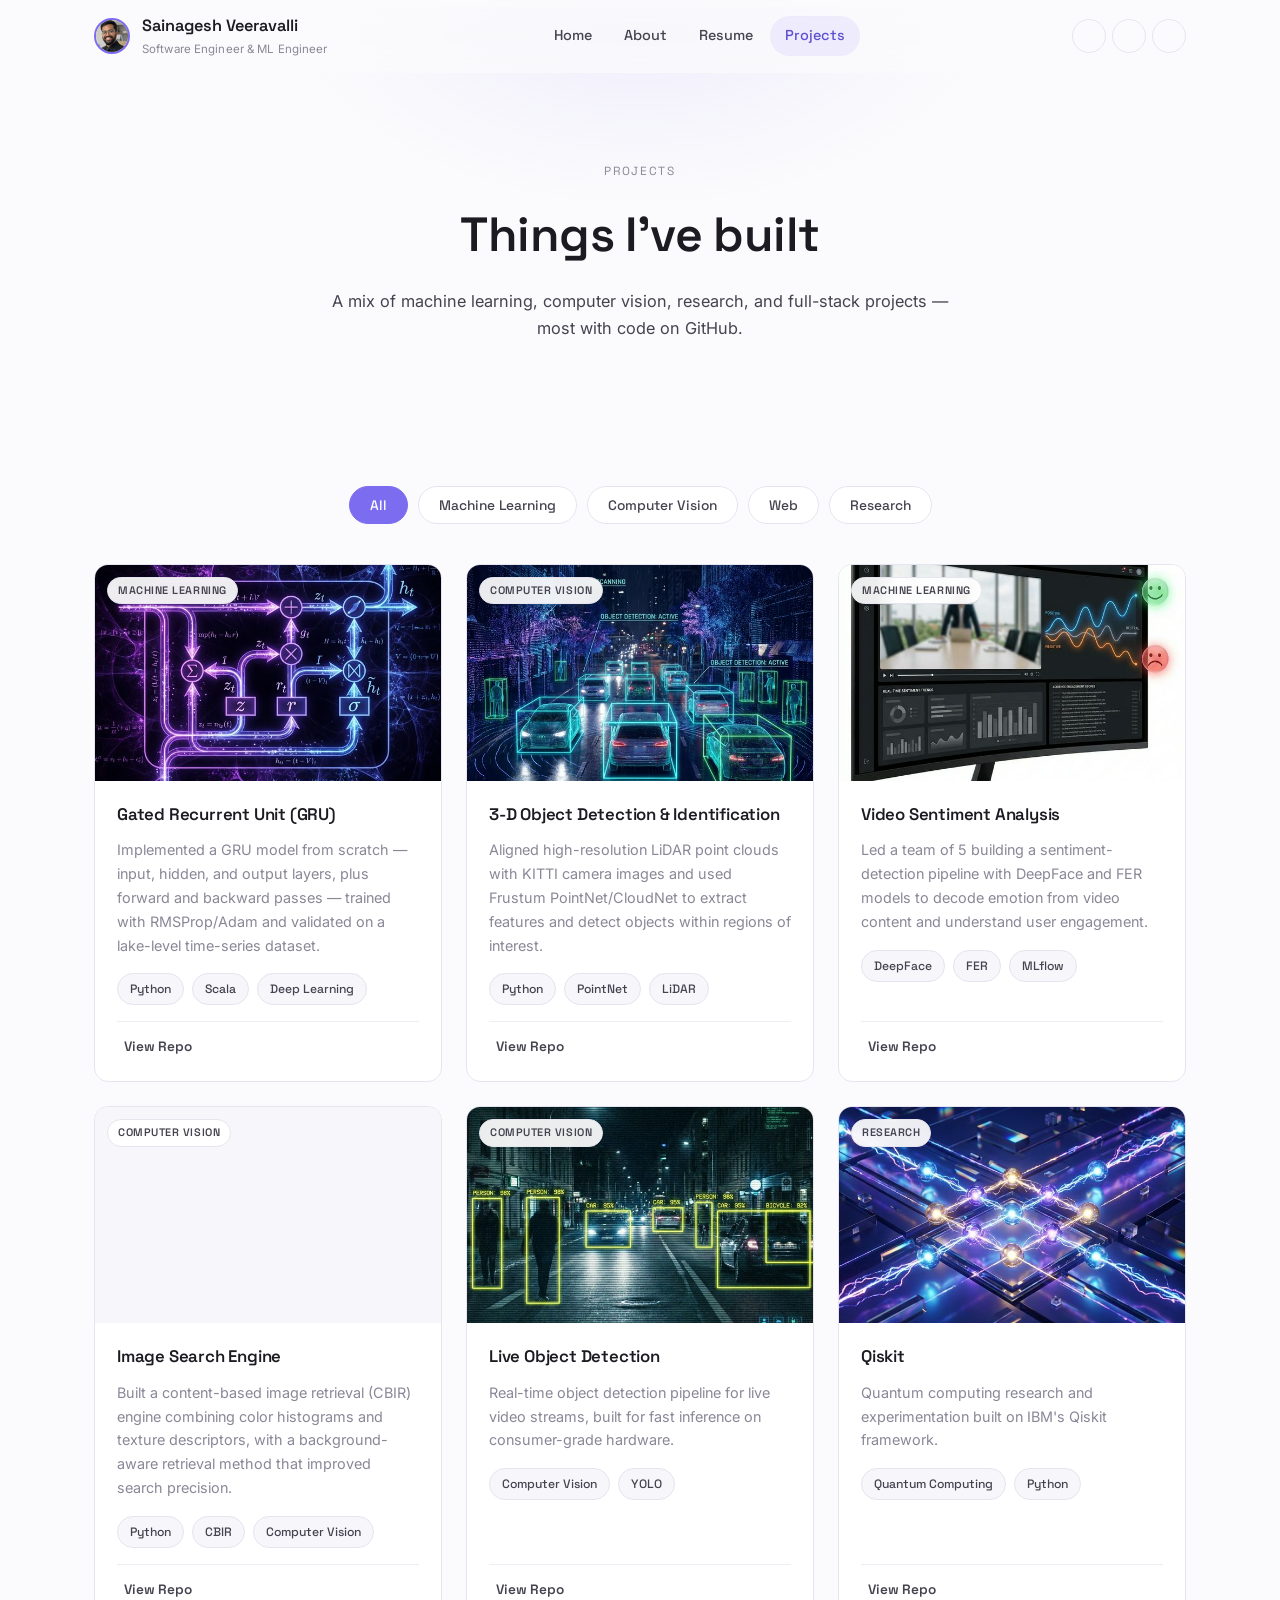
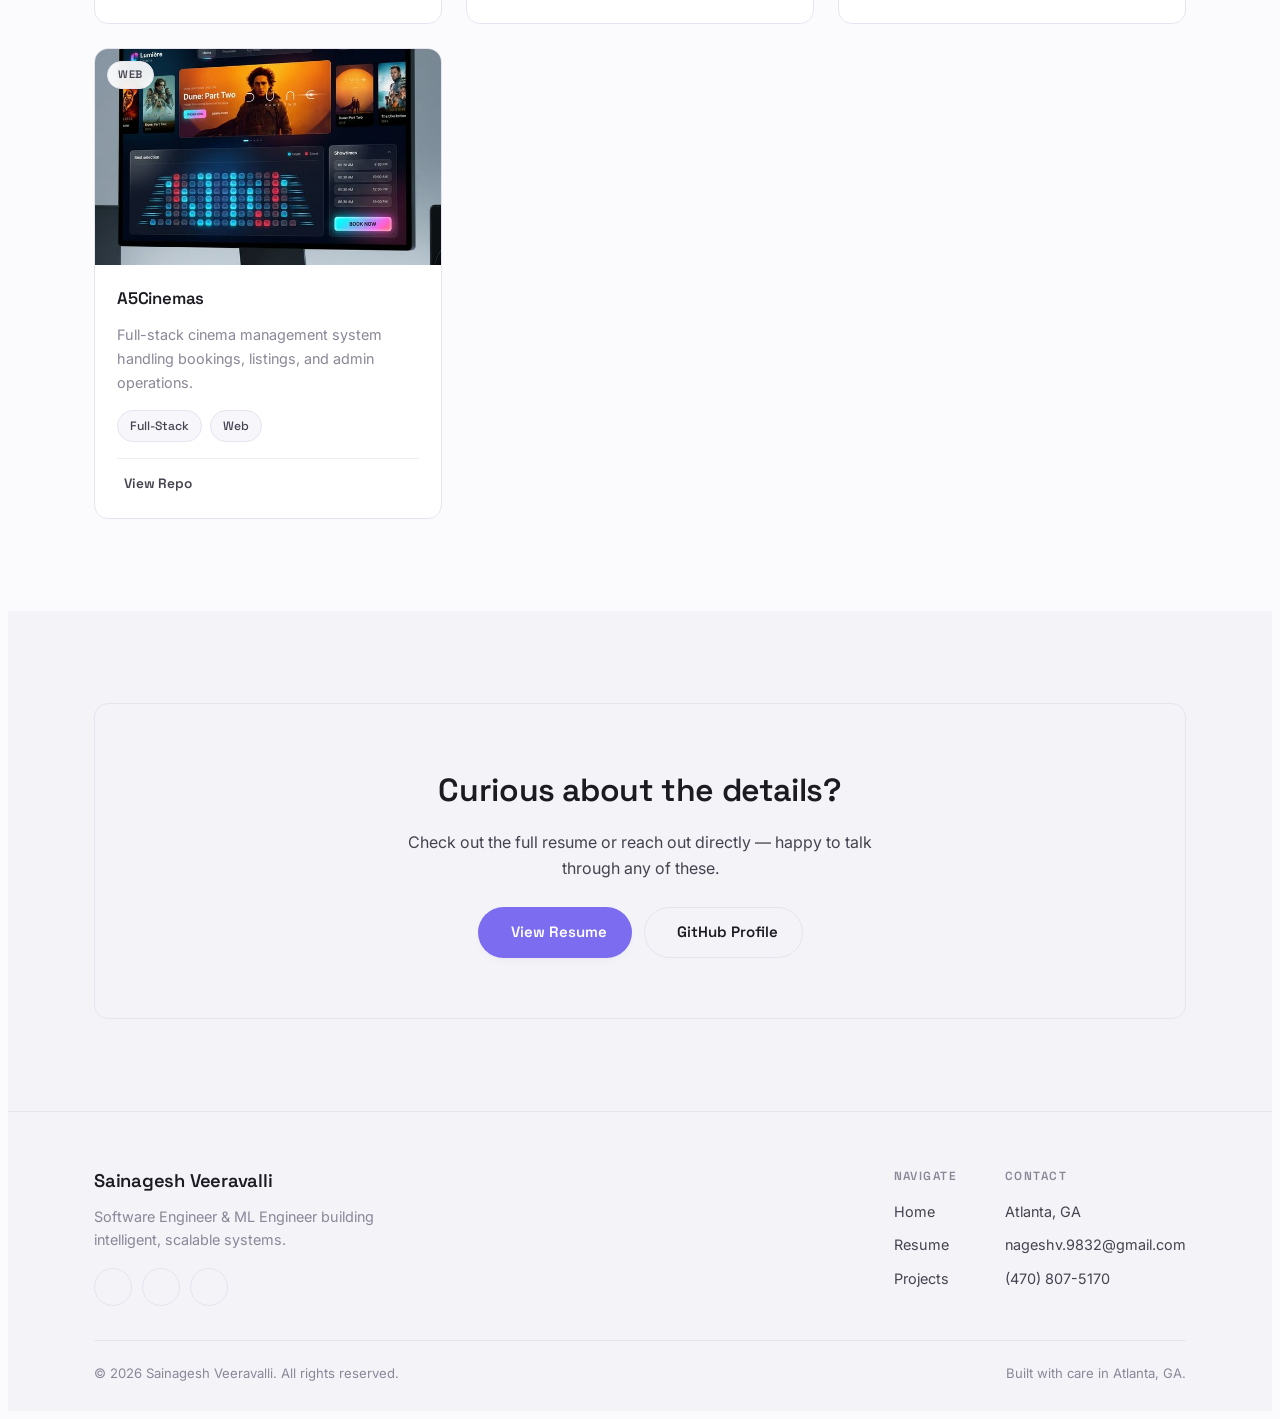
==== commit 6b7c9c65: "Redesign: light, minimal theme with lavender accent Replace the dark 'Ember' theme, three.js hero, a" ====
--- a/projects.html
+++ b/projects.html
@@ -10,10 +10,8 @@
 
   <link href="assets/img/favicon.png" rel="icon">
   <link href="assets/img/apple-touch-icon.png" rel="apple-touch-icon">
-  <meta name="theme-color" content="#0a0807">
-  <meta name="color-scheme" content="dark">
-  <!-- Paint dark immediately so cross-page transitions never flash white -->
-  <style>html { background-color: #0a0807; }</style>
+  <meta name="theme-color" content="#fbfbfd">
+  <meta name="color-scheme" content="light">
 
   <link rel="preconnect" href="https://fonts.googleapis.com">
   <link rel="preconnect" href="https://fonts.gstatic.com" crossorigin>
@@ -31,16 +29,6 @@
 <body>
 
   <a href="#main" class="skip-link">Skip to content</a>
-
-  <!-- Page transition veil (3D louver slats; entry reveal is pure CSS) -->
-  <div class="page-veil" aria-hidden="true">
-    <div class="veil-slat"></div>
-    <div class="veil-slat"></div>
-    <div class="veil-slat"></div>
-    <div class="veil-slat"></div>
-    <div class="veil-slat"></div>
-    <div class="veil-brand">SV<span>&#8226;</span></div>
-  </div>
 
   <div class="scroll-progress" id="scroll-progress"></div>
 
@@ -79,10 +67,10 @@
 
     <!-- ======= Page header ======= -->
     <section class="page-header">
-      <div class="container" data-aos="zoom-in">
+      <div class="container" data-aos="fade-up">
         <span class="eyebrow">Projects</span>
         <h1>Things I've built</h1>
-        <p>A mix of machine learning, computer vision, research, and full-stack projects — most with code on GitHub. Click any card to flip it and see the details.</p>
+        <p>A mix of machine learning, computer vision, research, and full-stack projects — most with code on GitHub.</p>
       </div>
     </section>
 
@@ -99,189 +87,126 @@
 
         <div class="project-grid">
 
-          <div class="project-card" data-category="machine-learning" data-aos="fade-up" tabindex="0" role="button" aria-label="Gated Recurrent Unit project, flip for details">
-            <div class="flip-inner">
-              <div class="flip-front">
-                <div class="project-thumb">
-                  <span class="project-category">Machine Learning</span>
-                  <img src="assets/img/portfolio/gru.png" alt="Gated Recurrent Unit project">
-                </div>
-                <div class="project-body">
-                  <h4>Gated Recurrent Unit (GRU)</h4>
-                  <p class="flip-hint"><i class="bi bi-arrow-repeat"></i> Flip for details</p>
-                </div>
-              </div>
-              <div class="flip-back">
-                <span class="project-category back">Machine Learning</span>
-                <h4>Gated Recurrent Unit (GRU)</h4>
-                <p>Implemented a GRU model from scratch — input, hidden, and output layers, plus forward and backward
-                  passes — trained with RMSProp/Adam and validated on a lake-level time-series dataset.</p>
-                <div class="tag-row" style="margin-bottom: 14px;">
-                  <span class="tag">Python</span><span class="tag">Scala</span><span class="tag">Deep Learning</span>
-                </div>
-                <div class="project-links">
-                  <a href="https://github.com/nageshnen/GRU" target="_blank"><i class="bi bi-github"></i> View Repo</a>
-                </div>
-              </div>
-            </div>
-          </div>
-
-          <div class="project-card" data-category="computer-vision" data-aos="fade-up" data-aos-delay="100" tabindex="0" role="button" aria-label="3D Object Detection project, flip for details">
-            <div class="flip-inner">
-              <div class="flip-front">
-                <div class="project-thumb">
-                  <span class="project-category">Computer Vision</span>
-                  <img src="assets/img/portfolio/objdet_3d.png" alt="3D Object Detection project">
-                </div>
-                <div class="project-body">
-                  <h4>3-D Object Detection &amp; Identification</h4>
-                  <p class="flip-hint"><i class="bi bi-arrow-repeat"></i> Flip for details</p>
-                </div>
-              </div>
-              <div class="flip-back">
-                <span class="project-category back">Computer Vision</span>
-                <h4>3-D Object Detection &amp; Identification</h4>
-                <p>Aligned high-resolution LiDAR point clouds with KITTI camera images and used Frustum PointNet/CloudNet
-                  to extract features and detect objects within regions of interest.</p>
-                <div class="tag-row" style="margin-bottom: 14px;">
-                  <span class="tag">Python</span><span class="tag">PointNet</span><span class="tag">LiDAR</span>
-                </div>
-                <div class="project-links">
-                  <a href="https://github.com/nageshnen/3d_objdet" target="_blank"><i class="bi bi-github"></i> View Repo</a>
-                </div>
-              </div>
-            </div>
-          </div>
-
-          <div class="project-card" data-category="machine-learning" data-aos="fade-up" data-aos-delay="200" tabindex="0" role="button" aria-label="Video Sentiment Analysis project, flip for details">
-            <div class="flip-inner">
-              <div class="flip-front">
-                <div class="project-thumb">
-                  <span class="project-category">Machine Learning</span>
-                  <img src="assets/img/portfolio/vidsentan.png" alt="Video Sentiment Analysis project">
-                </div>
-                <div class="project-body">
-                  <h4>Video Sentiment Analysis</h4>
-                  <p class="flip-hint"><i class="bi bi-arrow-repeat"></i> Flip for details</p>
-                </div>
-              </div>
-              <div class="flip-back">
-                <span class="project-category back">Machine Learning</span>
-                <h4>Video Sentiment Analysis</h4>
-                <p>Led a team of 5 building a sentiment-detection pipeline with DeepFace and FER models to decode
-                  emotion from video content and understand user engagement.</p>
-                <div class="tag-row" style="margin-bottom: 14px;">
-                  <span class="tag">DeepFace</span><span class="tag">FER</span><span class="tag">MLflow</span>
-                </div>
-                <div class="project-links">
-                  <a href="https://github.com/nageshnen/vidsentan" target="_blank"><i class="bi bi-github"></i> View Repo</a>
-                </div>
-              </div>
-            </div>
-          </div>
-
-          <div class="project-card" data-category="computer-vision" data-aos="fade-up" tabindex="0" role="button" aria-label="Image Search Engine project, flip for details">
-            <div class="flip-inner">
-              <div class="flip-front">
-                <div class="project-thumb no-image">
-                  <span class="project-category">Computer Vision</span>
-                  <i class="bi bi-search"></i>
-                </div>
-                <div class="project-body">
-                  <h4>Image Search Engine</h4>
-                  <p class="flip-hint"><i class="bi bi-arrow-repeat"></i> Flip for details</p>
-                </div>
-              </div>
-              <div class="flip-back">
-                <span class="project-category back">Computer Vision</span>
-                <h4>Image Search Engine</h4>
-                <p>Built a content-based image retrieval (CBIR) engine combining color histograms and texture
-                  descriptors, with a background-aware retrieval method that improved search precision.</p>
-                <div class="tag-row" style="margin-bottom: 14px;">
-                  <span class="tag">Python</span><span class="tag">CBIR</span><span class="tag">Computer Vision</span>
-                </div>
-                <div class="project-links">
-                  <a href="https://github.com/nageshnen/imagesearch" target="_blank"><i class="bi bi-github"></i> View Repo</a>
-                </div>
-              </div>
-            </div>
-          </div>
-
-          <div class="project-card" data-category="computer-vision" data-aos="fade-up" data-aos-delay="100" tabindex="0" role="button" aria-label="Live Object Detection project, flip for details">
-            <div class="flip-inner">
-              <div class="flip-front">
-                <div class="project-thumb">
-                  <span class="project-category">Computer Vision</span>
-                  <img src="assets/img/portfolio/live_objdet.png" alt="Live Object Detection project">
-                </div>
-                <div class="project-body">
-                  <h4>Live Object Detection</h4>
-                  <p class="flip-hint"><i class="bi bi-arrow-repeat"></i> Flip for details</p>
-                </div>
-              </div>
-              <div class="flip-back">
-                <span class="project-category back">Computer Vision</span>
-                <h4>Live Object Detection</h4>
-                <p>Real-time object detection pipeline for live video streams, built for fast inference on
-                  consumer-grade hardware.</p>
-                <div class="tag-row" style="margin-bottom: 14px;">
-                  <span class="tag">Computer Vision</span><span class="tag">YOLO</span>
-                </div>
-                <div class="project-links">
-                  <a href="https://github.com/nageshnen/live-obj-det" target="_blank"><i class="bi bi-github"></i> View Repo</a>
-                </div>
-              </div>
-            </div>
-          </div>
-
-          <div class="project-card" data-category="research" data-aos="fade-up" data-aos-delay="200" tabindex="0" role="button" aria-label="Qiskit quantum computing project, flip for details">
-            <div class="flip-inner">
-              <div class="flip-front">
-                <div class="project-thumb">
-                  <span class="project-category">Research</span>
-                  <img src="assets/img/portfolio/qiskit.png" alt="Qiskit quantum computing project">
-                </div>
-                <div class="project-body">
-                  <h4>Qiskit</h4>
-                  <p class="flip-hint"><i class="bi bi-arrow-repeat"></i> Flip for details</p>
-                </div>
-              </div>
-              <div class="flip-back">
-                <span class="project-category back">Research</span>
-                <h4>Qiskit</h4>
-                <p>Quantum computing research and experimentation built on IBM's Qiskit framework.</p>
-                <div class="tag-row" style="margin-bottom: 14px;">
-                  <span class="tag">Quantum Computing</span><span class="tag">Python</span>
-                </div>
-                <div class="project-links">
-                  <a href="https://github.com/nageshnen/Qiskit" target="_blank"><i class="bi bi-github"></i> View Repo</a>
-                </div>
-              </div>
-            </div>
-          </div>
-
-          <div class="project-card" data-category="web" data-aos="fade-up" tabindex="0" role="button" aria-label="A5Cinemas web project, flip for details">
-            <div class="flip-inner">
-              <div class="flip-front">
-                <div class="project-thumb">
-                  <span class="project-category">Web</span>
-                  <img src="assets/img/portfolio/a5cinemas.png" alt="A5Cinemas web project">
-                </div>
-                <div class="project-body">
-                  <h4>A5Cinemas</h4>
-                  <p class="flip-hint"><i class="bi bi-arrow-repeat"></i> Flip for details</p>
-                </div>
-              </div>
-              <div class="flip-back">
-                <span class="project-category back">Web</span>
-                <h4>A5Cinemas</h4>
-                <p>Full-stack cinema management system handling bookings, listings, and admin operations.</p>
-                <div class="tag-row" style="margin-bottom: 14px;">
-                  <span class="tag">Full-Stack</span><span class="tag">Web</span>
-                </div>
-                <div class="project-links">
-                  <a href="https://github.com/nageshnen/A5Cinemas" target="_blank"><i class="bi bi-github"></i> View Repo</a>
-                </div>
+          <div class="project-card" data-category="machine-learning" data-aos="fade-up">
+            <div class="project-thumb">
+              <span class="project-category">Machine Learning</span>
+              <img src="assets/img/portfolio/gru.png" alt="Gated Recurrent Unit project">
+            </div>
+            <div class="project-body">
+              <h4>Gated Recurrent Unit (GRU)</h4>
+              <p>Implemented a GRU model from scratch — input, hidden, and output layers, plus forward and backward
+                passes — trained with RMSProp/Adam and validated on a lake-level time-series dataset.</p>
+              <div class="tag-row">
+                <span class="tag">Python</span><span class="tag">Scala</span><span class="tag">Deep Learning</span>
+              </div>
+              <div class="project-links">
+                <a href="https://github.com/nageshnen/GRU" target="_blank"><i class="bi bi-github"></i> View Repo</a>
+              </div>
+            </div>
+          </div>
+
+          <div class="project-card" data-category="computer-vision" data-aos="fade-up" data-aos-delay="100">
+            <div class="project-thumb">
+              <span class="project-category">Computer Vision</span>
+              <img src="assets/img/portfolio/objdet_3d.png" alt="3D Object Detection project">
+            </div>
+            <div class="project-body">
+              <h4>3-D Object Detection &amp; Identification</h4>
+              <p>Aligned high-resolution LiDAR point clouds with KITTI camera images and used Frustum PointNet/CloudNet
+                to extract features and detect objects within regions of interest.</p>
+              <div class="tag-row">
+                <span class="tag">Python</span><span class="tag">PointNet</span><span class="tag">LiDAR</span>
+              </div>
+              <div class="project-links">
+                <a href="https://github.com/nageshnen/3d_objdet" target="_blank"><i class="bi bi-github"></i> View Repo</a>
+              </div>
+            </div>
+          </div>
+
+          <div class="project-card" data-category="machine-learning" data-aos="fade-up" data-aos-delay="200">
+            <div class="project-thumb">
+              <span class="project-category">Machine Learning</span>
+              <img src="assets/img/portfolio/vidsentan.png" alt="Video Sentiment Analysis project">
+            </div>
+            <div class="project-body">
+              <h4>Video Sentiment Analysis</h4>
+              <p>Led a team of 5 building a sentiment-detection pipeline with DeepFace and FER models to decode
+                emotion from video content and understand user engagement.</p>
+              <div class="tag-row">
+                <span class="tag">DeepFace</span><span class="tag">FER</span><span class="tag">MLflow</span>
+              </div>
+              <div class="project-links">
+                <a href="https://github.com/nageshnen/vidsentan" target="_blank"><i class="bi bi-github"></i> View Repo</a>
+              </div>
+            </div>
+          </div>
+
+          <div class="project-card" data-category="computer-vision" data-aos="fade-up">
+            <div class="project-thumb no-image">
+              <span class="project-category">Computer Vision</span>
+              <i class="bi bi-search"></i>
+            </div>
+            <div class="project-body">
+              <h4>Image Search Engine</h4>
+              <p>Built a content-based image retrieval (CBIR) engine combining color histograms and texture
+                descriptors, with a background-aware retrieval method that improved search precision.</p>
+              <div class="tag-row">
+                <span class="tag">Python</span><span class="tag">CBIR</span><span class="tag">Computer Vision</span>
+              </div>
+              <div class="project-links">
+                <a href="https://github.com/nageshnen/imagesearch" target="_blank"><i class="bi bi-github"></i> View Repo</a>
+              </div>
+            </div>
+          </div>
+
+          <div class="project-card" data-category="computer-vision" data-aos="fade-up" data-aos-delay="100">
+            <div class="project-thumb">
+              <span class="project-category">Computer Vision</span>
+              <img src="assets/img/portfolio/live_objdet.png" alt="Live Object Detection project">
+            </div>
+            <div class="project-body">
+              <h4>Live Object Detection</h4>
+              <p>Real-time object detection pipeline for live video streams, built for fast inference on
+                consumer-grade hardware.</p>
+              <div class="tag-row">
+                <span class="tag">Computer Vision</span><span class="tag">YOLO</span>
+              </div>
+              <div class="project-links">
+                <a href="https://github.com/nageshnen/live-obj-det" target="_blank"><i class="bi bi-github"></i> View Repo</a>
+              </div>
+            </div>
+          </div>
+
+          <div class="project-card" data-category="research" data-aos="fade-up" data-aos-delay="200">
+            <div class="project-thumb">
+              <span class="project-category">Research</span>
+              <img src="assets/img/portfolio/qiskit.png" alt="Qiskit quantum computing project">
+            </div>
+            <div class="project-body">
+              <h4>Qiskit</h4>
+              <p>Quantum computing research and experimentation built on IBM's Qiskit framework.</p>
+              <div class="tag-row">
+                <span class="tag">Quantum Computing</span><span class="tag">Python</span>
+              </div>
+              <div class="project-links">
+                <a href="https://github.com/nageshnen/Qiskit" target="_blank"><i class="bi bi-github"></i> View Repo</a>
+              </div>
+            </div>
+          </div>
+
+          <div class="project-card" data-category="web" data-aos="fade-up">
+            <div class="project-thumb">
+              <span class="project-category">Web</span>
+              <img src="assets/img/portfolio/a5cinemas.png" alt="A5Cinemas web project">
+            </div>
+            <div class="project-body">
+              <h4>A5Cinemas</h4>
+              <p>Full-stack cinema management system handling bookings, listings, and admin operations.</p>
+              <div class="tag-row">
+                <span class="tag">Full-Stack</span><span class="tag">Web</span>
+              </div>
+              <div class="project-links">
+                <a href="https://github.com/nageshnen/A5Cinemas" target="_blank"><i class="bi bi-github"></i> View Repo</a>
               </div>
             </div>
           </div>
@@ -346,7 +271,6 @@
   <script src="assets/vendor/aos/aos.js"></script>
   <script src="assets/vendor/bootstrap/js/bootstrap.bundle.min.js"></script>
   <script src="assets/js/transitions.js"></script>
-  <script src="assets/js/effects.js"></script>
   <script src="assets/js/main.js"></script>
   <script>document.getElementById('year').textContent = new Date().getFullYear();</script>
 
--- a/assets/css/style.css
+++ b/assets/css/style.css
@@ -1,32 +1,27 @@
 /* ==========================================================================
    Sainagesh Veeravalli — Portfolio
-   "Ember" theme: black base, warm light paper, molten red→orange accents.
+   "Quiet" theme: light off-white paper, near-black ink, one lavender accent.
+   Minimal surfaces, hairline borders, soft shadows, subtle motion only.
    ========================================================================== */
 
 :root {
-  --bg: #0a0807;
-  --bg-soft: #120d0a;
-  --surface: #161110;
-  --surface-2: #1e1713;
-  --border: #322820;
-  --border-soft: #241c16;
-  --text: #f6efe6;
-  --text-soft: #cbbfb2;
-  --text-mute: #8d8175;
-  --paper: #f4ede3;
-  --paper-soft: #e9dfd1;
-  --accent: #ff3d24;
-  --accent-2: #ff8a00;
-  --accent-soft: rgba(255, 61, 36, 0.12);
-  --accent-2-soft: rgba(255, 138, 0, 0.1);
-  --grad: linear-gradient(90deg, var(--accent), var(--accent-2));
-  --status-green: #22c55e;
-  --status-green-soft: rgba(34, 197, 94, 0.12);
-  --radius: 16px;
+  --bg: #fbfbfd;
+  --bg-soft: #f4f3f8;
+  --surface: #ffffff;
+  --surface-2: #f7f6fb;
+  --border: #e6e4ee;
+  --border-soft: #eeedf4;
+  --text: #1c1b22;
+  --text-soft: #45434f;
+  --text-mute: #8a8797;
+  --accent: #7c6cf0;
+  --accent-strong: #5d4fd0;
+  --accent-soft: rgba(124, 108, 240, 0.10);
+  --status-green: #22a06b;
+  --radius: 14px;
   --radius-sm: 10px;
-  --shadow: 0 24px 60px -24px rgba(0, 0, 0, 0.65);
-  --shadow-sm: 0 6px 20px -8px rgba(0, 0, 0, 0.5);
-  --glow: 0 0 32px -6px rgba(255, 61, 36, 0.35);
+  --shadow: 0 10px 30px -14px rgba(28, 27, 34, 0.12);
+  --shadow-sm: 0 4px 14px -8px rgba(28, 27, 34, 0.12);
   --maxw: 1140px;
   --font-head: "Space Grotesk", "Inter", sans-serif;
   --font-body: "Inter", sans-serif;
@@ -34,18 +29,14 @@
 
 * { box-sizing: border-box; }
 
-html { scroll-behavior: smooth; }
+html { scroll-behavior: smooth; background-color: var(--bg); }
 
 body {
   background-color: var(--bg);
-  background-image:
-    radial-gradient(1000px 560px at 88% -12%, rgba(255, 61, 36, 0.07), transparent 60%),
-    radial-gradient(760px 460px at -12% 12%, rgba(255, 138, 0, 0.05), transparent 60%);
-  background-attachment: fixed;
   color: var(--text-soft);
   font-family: var(--font-body);
   font-size: 16px;
-  line-height: 1.7;
+  line-height: 1.65;
   -webkit-font-smoothing: antialiased;
 }
 
@@ -53,15 +44,15 @@
   font-family: var(--font-head);
   color: var(--text);
   font-weight: 600;
-  letter-spacing: -0.015em;
+  letter-spacing: -0.012em;
   margin: 0;
 }
 
 p { margin: 0 0 1rem; }
 p:last-child { margin-bottom: 0; }
 
-a { color: var(--accent-2); text-decoration: none; transition: color .2s ease; }
-a:hover { color: var(--accent); }
+a { color: var(--accent); text-decoration: none; transition: color .2s ease; }
+a:hover { color: var(--accent-strong); }
 
 img { max-width: 100%; display: block; }
 
@@ -69,107 +60,33 @@
 
 .container { max-width: var(--maxw); margin: 0 auto; padding: 0 24px; }
 
-::selection { background: var(--accent); color: #0a0807; }
+::selection { background: var(--accent-soft); color: var(--text); }
 
 /* Scrollbar */
-::-webkit-scrollbar { width: 6px; }
+::-webkit-scrollbar { width: 10px; }
 ::-webkit-scrollbar-track { background: var(--bg); }
-::-webkit-scrollbar-thumb { background: var(--border); border-radius: 10px; }
-::-webkit-scrollbar-thumb:hover { background: var(--accent); }
-
-/* ==========================================================================
-   Page transition veil — 3D louver slats between page navigations.
-   Pure CSS on entry (works without JS); transitions.js drives the exit.
-   ========================================================================== */
-
-.page-veil {
-  position: fixed;
-  inset: 0;
-  z-index: 9000;
-  display: flex;
-  flex-direction: column;
-  pointer-events: none;
-  perspective: 1400px;
-}
-.veil-slat {
-  flex: 1;
-  backface-visibility: hidden;
-  transform-origin: 50% 0%;
-  animation: veilOpen .65s cubic-bezier(0.65, 0, 0.35, 1) both;
-}
-.veil-slat:nth-child(1) { background: #ff3d24; animation-delay: .10s; }
-.veil-slat:nth-child(2) { background: #e83318; animation-delay: .17s; }
-.veil-slat:nth-child(3) { background: #a82410; animation-delay: .24s; }
-.veil-slat:nth-child(4) { background: #4e130a; animation-delay: .31s; }
-.veil-slat:nth-child(5) { background: #150c08; animation-delay: .38s; }
-
-@keyframes veilOpen {
-  from { transform: rotateX(0deg); opacity: 1; }
-  to   { transform: rotateX(-95deg); opacity: 0; }
-}
-
-.veil-brand {
-  position: absolute;
-  inset: 0;
-  display: flex;
-  align-items: center;
-  justify-content: center;
-  font-family: var(--font-head);
-  font-weight: 700;
-  font-size: clamp(2rem, 5vw, 3rem);
-  letter-spacing: 0.08em;
-  color: var(--paper);
-  animation: veilBrandOut .4s ease .05s both;
-}
-.veil-brand span { color: #1a0d08; }
-
-@keyframes veilBrandOut {
-  from { opacity: 1; transform: translateY(0); }
-  to   { opacity: 0; transform: translateY(-14px); }
-}
-
-/* Exit: slats fold back in, bottom-first, while the page tilts away */
-html.is-exiting .veil-slat {
-  transform-origin: 50% 100%;
-  animation: veilClose .45s cubic-bezier(0.65, 0, 0.35, 1) both;
-}
-html.is-exiting .veil-slat:nth-child(1) { animation-delay: .20s; }
-html.is-exiting .veil-slat:nth-child(2) { animation-delay: .15s; }
-html.is-exiting .veil-slat:nth-child(3) { animation-delay: .10s; }
-html.is-exiting .veil-slat:nth-child(4) { animation-delay: .05s; }
-html.is-exiting .veil-slat:nth-child(5) { animation-delay: 0s; }
-
-@keyframes veilClose {
-  from { transform: rotateX(95deg); opacity: 1; }
-  to   { transform: rotateX(0deg); opacity: 1; }
-}
-
-html.is-exiting .veil-brand { animation: veilBrandIn .3s ease .25s both; }
-@keyframes veilBrandIn {
-  from { opacity: 0; transform: translateY(14px); }
-  to   { opacity: 1; transform: translateY(0); }
-}
-
-/* Page content: 3D rise on entry, 3D recede on exit */
-main {
-  animation: pageEnter .8s cubic-bezier(0.22, 1, 0.36, 1) .18s both;
-}
-@keyframes pageEnter {
-  from { opacity: 0; transform: perspective(1200px) rotateX(-3deg) translateY(30px); }
+::-webkit-scrollbar-thumb { background: #dcdae6; border-radius: 10px; border: 3px solid var(--bg); }
+::-webkit-scrollbar-thumb:hover { background: #c9c6d8; }
+
+/* ==========================================================================
+   Page transition — gentle cross-fade (transitions.js drives the exit)
+   ========================================================================== */
+
+main { animation: pageIn .45s cubic-bezier(0.22, 1, 0.36, 1) both; }
+@keyframes pageIn {
+  from { opacity: 0; transform: translateY(8px); }
   to   { opacity: 1; transform: none; }
 }
-html.is-exiting main {
-  transform-origin: 50% 0%;
-  animation: pageExit .5s cubic-bezier(0.7, 0, 0.3, 1) both;
-}
-@keyframes pageExit {
-  from { opacity: 1; transform: none; }
-  to   { opacity: .5; transform: perspective(1200px) rotateX(5deg) translateY(-20px) scale(0.985); }
+
+body.is-leaving {
+  opacity: 0;
+  transform: translateY(6px);
+  transition: opacity .2s ease, transform .2s ease;
 }
 
 @media (prefers-reduced-motion: reduce) {
-  .page-veil { display: none; }
-  main, html.is-exiting main { animation: none; }
+  main { animation: none; }
+  body.is-leaving { opacity: 1; transform: none; transition: none; }
 }
 
 /* ==========================================================================
@@ -180,26 +97,26 @@
   display: inline-flex;
   align-items: center;
   gap: 8px;
-  padding: 13px 26px;
+  padding: 12px 24px;
   border-radius: 999px;
   font-family: var(--font-head);
   font-weight: 600;
-  font-size: 0.95rem;
+  font-size: 0.94rem;
   border: 1px solid transparent;
   cursor: pointer;
-  transition: all .25s ease;
+  transition: background .2s ease, border-color .2s ease, color .2s ease, transform .2s ease;
   white-space: nowrap;
 }
 
 .btn-primary {
-  background: var(--grad);
-  color: #140804;
-  box-shadow: 0 12px 28px -10px rgba(255, 61, 36, 0.45);
+  background: var(--accent);
+  color: #fff;
+  box-shadow: var(--shadow-sm);
 }
 .btn-primary:hover {
-  color: #140804;
-  transform: translateY(-2px);
-  box-shadow: 0 16px 36px -10px rgba(255, 138, 0, 0.55);
+  background: var(--accent-strong);
+  color: #fff;
+  transform: translateY(-1px);
 }
 
 .btn-outline {
@@ -209,12 +126,12 @@
 }
 .btn-outline:hover {
   border-color: var(--accent);
-  color: var(--accent-2);
-  transform: translateY(-2px);
-  box-shadow: var(--glow);
+  color: var(--accent);
+  transform: translateY(-1px);
 }
 
 .btn-sm { padding: 9px 18px; font-size: 0.85rem; }
+.btn:active { transform: scale(0.98); }
 
 /* ==========================================================================
    Header / Nav
@@ -224,14 +141,14 @@
   position: fixed;
   top: 0; left: 0; right: 0;
   z-index: 1000;
-  background: rgba(10, 8, 7, 0.55);
-  backdrop-filter: blur(14px);
-  -webkit-backdrop-filter: blur(14px);
+  background: rgba(251, 251, 253, 0.72);
+  backdrop-filter: blur(12px);
+  -webkit-backdrop-filter: blur(12px);
   border-bottom: 1px solid transparent;
   transition: border-color .25s ease, background .25s ease;
 }
 #header.scrolled {
-  background: rgba(10, 8, 7, 0.92);
+  background: rgba(251, 251, 253, 0.94);
   border-bottom-color: var(--border-soft);
 }
 
@@ -239,7 +156,7 @@
   display: flex;
   align-items: center;
   justify-content: space-between;
-  height: 76px;
+  height: 72px;
 }
 
 .brand {
@@ -248,17 +165,16 @@
   gap: 12px;
   font-family: var(--font-head);
   color: var(--text);
-  font-weight: 700;
-  font-size: 1.05rem;
+  font-weight: 600;
+  font-size: 1.02rem;
 }
 .brand:hover { color: var(--text); }
 .brand img {
-  width: 38px; height: 38px;
+  width: 36px; height: 36px;
   border-radius: 50%;
   object-fit: cover;
   object-position: center 12%;
   border: 2px solid var(--accent);
-  box-shadow: 0 0 14px -2px rgba(255, 61, 36, 0.5);
 }
 .brand .brand-sub {
   display: block;
@@ -266,26 +182,26 @@
   font-weight: 400;
   font-size: 0.72rem;
   color: var(--text-mute);
-  letter-spacing: 0.02em;
+  letter-spacing: 0.01em;
 }
 
 #navbar ul {
   display: flex;
   align-items: center;
-  gap: 4px;
+  gap: 2px;
 }
 #navbar a {
   display: inline-block;
-  padding: 9px 16px;
+  padding: 8px 15px;
   border-radius: 999px;
   color: var(--text-soft);
   font-family: var(--font-head);
   font-weight: 500;
-  font-size: 0.92rem;
+  font-size: 0.9rem;
   transition: all .2s ease;
 }
 #navbar a:hover { color: var(--text); background: var(--surface-2); }
-#navbar a.active { color: var(--accent-2); background: var(--accent-soft); }
+#navbar a.active { color: var(--accent-strong); background: var(--accent-soft); }
 
 .nav-actions { display: flex; align-items: center; gap: 14px; }
 .nav-social { display: flex; align-items: center; gap: 6px; }
@@ -296,8 +212,9 @@
   color: var(--text-soft);
   border: 1px solid var(--border);
   font-size: 0.95rem;
-}
-.nav-social a:hover { color: var(--accent-2); border-color: var(--accent); background: var(--accent-soft); }
+  transition: all .2s ease;
+}
+.nav-social a:hover { color: var(--accent); border-color: var(--accent); background: var(--accent-soft); }
 
 .mobile-nav-toggle {
   display: none;
@@ -313,8 +230,8 @@
   .nav-social { display: none; }
   #navbar {
     position: fixed;
-    top: 76px; left: 0; right: 0;
-    background: rgba(10, 8, 7, 0.98);
+    top: 72px; left: 0; right: 0;
+    background: rgba(251, 251, 253, 0.98);
     border-bottom: 1px solid var(--border-soft);
     max-height: 0;
     overflow: hidden;
@@ -326,11 +243,11 @@
 }
 
 /* ==========================================================================
-   Page header (used on resume / projects pages)
+   Page header (resume / projects)
    ========================================================================== */
 
 .page-header {
-  padding: 150px 0 56px;
+  padding: 148px 0 52px;
   text-align: center;
   position: relative;
   overflow: hidden;
@@ -338,34 +255,31 @@
 .page-header::before {
   content: "";
   position: absolute;
-  top: -220px; left: 50%;
-  width: 760px; height: 420px;
+  top: -240px; left: 50%;
+  width: 720px; height: 440px;
   transform: translateX(-50%);
-  background: radial-gradient(ellipse at center, rgba(255, 61, 36, 0.14), transparent 65%);
+  background: radial-gradient(ellipse at center, var(--accent-soft), transparent 70%);
   pointer-events: none;
 }
 .page-header > .container { position: relative; }
-.page-header .eyebrow {
+.eyebrow {
   display: inline-block;
   font-family: var(--font-head);
-  font-size: 0.78rem;
-  letter-spacing: 0.22em;
+  font-size: 0.74rem;
+  letter-spacing: 0.14em;
   text-transform: uppercase;
-  background: var(--grad);
-  -webkit-background-clip: text;
-  background-clip: text;
-  color: transparent;
+  color: var(--text-mute);
   margin-bottom: 14px;
 }
 .page-header h1 {
-  font-size: clamp(2.2rem, 4.6vw, 3.2rem);
+  font-size: clamp(2.1rem, 4.4vw, 3rem);
   margin-bottom: 14px;
 }
 .page-header p {
-  max-width: 640px;
+  max-width: 620px;
   margin: 0 auto;
-  color: var(--text-mute);
-  font-size: 1.05rem;
+  color: var(--text-soft);
+  font-size: 1.02rem;
 }
 .page-header .header-actions {
   margin-top: 28px;
@@ -380,82 +294,63 @@
    ========================================================================== */
 
 #hero {
-  min-height: 100vh;
-  display: flex;
-  align-items: center;
-  padding: 140px 0 80px;
+  min-height: 88vh;
+  display: flex;
+  align-items: center;
+  padding: 150px 0 90px;
   position: relative;
   overflow: hidden;
 }
-
-#hero-canvas {
-  position: absolute;
-  inset: 0;
-  z-index: 0;
-  display: block;
-  width: 100%;
-  height: 100%;
-}
-#hero::after {
+#hero::before {
   content: "";
   position: absolute;
-  left: 0; right: 0; bottom: 0;
-  height: 220px;
-  background: linear-gradient(to bottom, transparent, var(--bg));
+  top: -180px; right: -120px;
+  width: 720px; height: 620px;
+  background: radial-gradient(ellipse at center, var(--accent-soft), transparent 70%);
   pointer-events: none;
-  z-index: 1;
-}
-#hero > .container { position: relative; z-index: 2; }
+  z-index: 0;
+}
+#hero > .container { position: relative; z-index: 1; }
 
 .hero-eyebrow {
   display: inline-flex;
   align-items: center;
   gap: 10px;
   font-family: var(--font-head);
-  font-size: 0.8rem;
+  font-size: 0.78rem;
   font-weight: 600;
-  color: var(--accent-2);
-  letter-spacing: 0.2em;
+  color: var(--text-mute);
+  letter-spacing: 0.14em;
   text-transform: uppercase;
-  margin-bottom: 24px;
+  margin-bottom: 22px;
 }
 .hero-eyebrow .dot {
   width: 8px; height: 8px;
   border-radius: 50%;
-  background: var(--grad);
+  background: var(--accent);
   box-shadow: 0 0 0 4px var(--accent-soft);
-  animation: emberPulse 2.4s ease-in-out infinite;
-}
-@keyframes emberPulse {
-  0%, 100% { box-shadow: 0 0 0 4px var(--accent-soft); }
-  50%      { box-shadow: 0 0 0 8px rgba(255, 61, 36, 0.04); }
 }
 
 #hero h1 {
-  font-size: clamp(2.6rem, 6vw, 4.4rem);
-  line-height: 1.06;
-  letter-spacing: -0.025em;
+  font-size: clamp(2.5rem, 5.6vw, 4rem);
+  line-height: 1.08;
+  letter-spacing: -0.02em;
   margin-bottom: 20px;
 }
-#hero h1 span {
-  background: var(--grad);
-  -webkit-background-clip: text;
-  background-clip: text;
-  color: transparent;
-}
+#hero h1 span { color: var(--accent); }
 
 #hero .lead {
-  max-width: 620px;
-  font-size: 1.15rem;
-  color: var(--text-soft);
-  margin-bottom: 38px;
+  max-width: 600px;
+  font-size: 1.1rem;
+  color: var(--text-soft);
+  margin-bottom: 34px;
 }
 
 .hero-actions {
   display: flex;
   flex-wrap: wrap;
-  gap: 14px;
-  margin-bottom: 46px;
+  gap: 12px;
+  margin-bottom: 44px;
 }
 
 .hero-meta {
@@ -464,51 +359,49 @@
   gap: 12px;
   padding-top: 24px;
   border-top: 1px solid var(--border-soft);
-  max-width: 680px;
+  max-width: 720px;
 }
 .hero-meta div {
   display: flex;
   align-items: center;
   gap: 10px;
-  background: rgba(22, 17, 16, 0.7);
-  backdrop-filter: blur(8px);
-  border: 1px solid var(--border-soft);
+  background: var(--surface);
+  border: 1px solid var(--border);
   border-radius: var(--radius-sm);
   padding: 10px 16px;
   box-shadow: var(--shadow-sm);
 }
-.hero-meta i { color: var(--accent-2); font-size: 1rem; flex-shrink: 0; }
-.hero-meta strong { display: block; color: var(--text); font-size: 0.88rem; font-family: var(--font-head); line-height: 1.3; }
+.hero-meta i { color: var(--accent); font-size: 1rem; flex-shrink: 0; }
+.hero-meta strong { display: block; color: var(--text); font-size: 0.86rem; font-family: var(--font-head); line-height: 1.3; }
 .hero-meta span { font-size: 0.76rem; color: var(--text-mute); line-height: 1.3; }
 
 /* Hero scroll cue */
 .scroll-cue {
   position: absolute;
   left: 50%;
-  bottom: 28px;
+  bottom: 26px;
   transform: translateX(-50%);
-  z-index: 2;
+  z-index: 1;
   display: flex;
   flex-direction: column;
   align-items: center;
   gap: 8px;
   color: var(--text-mute);
   font-family: var(--font-head);
-  font-size: 0.7rem;
+  font-size: 0.68rem;
   letter-spacing: 0.16em;
   text-transform: uppercase;
-  opacity: 0.85;
 }
 .scroll-cue .chevron {
-  width: 18px; height: 18px;
+  width: 16px; height: 16px;
   border-right: 2px solid var(--accent);
   border-bottom: 2px solid var(--accent);
   transform: rotate(45deg);
-  animation: scrollCueBounce 1.8s ease-in-out infinite;
+  animation: scrollCueBounce 1.9s ease-in-out infinite;
 }
 @keyframes scrollCueBounce {
-  0%, 100% { transform: rotate(45deg) translate(0, 0); opacity: 0.4; }
-  50% { transform: rotate(45deg) translate(4px, 4px); opacity: 1; }
+  0%, 100% { transform: rotate(45deg) translate(0, 0); opacity: 0.35; }
+  50% { transform: rotate(45deg) translate(3px, 3px); opacity: 0.9; }
 }
 @media (prefers-reduced-motion: reduce) {
   .scroll-cue .chevron { animation: none; }
@@ -518,72 +411,49 @@
 }
 
 /* ==========================================================================
-   Skills marquee
-   ========================================================================== */
-
-.marquee {
-  overflow: hidden;
+   Skills strip (home) — static, replaces the marquee
+   ========================================================================== */
+
+.skills-strip {
   border-top: 1px solid var(--border-soft);
   border-bottom: 1px solid var(--border-soft);
   background: var(--bg-soft);
-  padding: 18px 0;
-  position: relative;
-  z-index: 2;
-}
-.marquee-track {
-  display: flex;
-  width: max-content;
-  animation: marqueeScroll 30s linear infinite;
-}
-.marquee:hover .marquee-track { animation-play-state: paused; }
-.marquee-item {
-  display: flex;
-  align-items: center;
-  white-space: nowrap;
+  padding: 20px 0;
+}
+.skills-strip .container {
+  display: flex;
+  flex-wrap: wrap;
+  justify-content: center;
+  align-items: center;
+  gap: 10px 4px;
+}
+.skills-strip .skill {
   font-family: var(--font-head);
   font-weight: 500;
-  font-size: 0.92rem;
-  letter-spacing: 0.22em;
+  font-size: 0.82rem;
+  letter-spacing: 0.08em;
   text-transform: uppercase;
   color: var(--text-mute);
-}
-.marquee-item span.word { padding: 0 26px; }
-.marquee-item span.spark {
-  background: var(--grad);
-  -webkit-background-clip: text;
-  background-clip: text;
-  color: transparent;
-  font-size: 0.8rem;
-}
-@keyframes marqueeScroll {
-  to { transform: translateX(-50%); }
-}
-@media (prefers-reduced-motion: reduce) {
-  .marquee-track { animation: none; }
+  padding: 0 14px;
+}
+.skills-strip .sep {
+  width: 4px; height: 4px;
+  border-radius: 50%;
+  background: var(--accent);
+  opacity: 0.5;
 }
 
 /* ==========================================================================
    Section base
    ========================================================================== */
 
-section { padding: 96px 0; }
+section { padding: 92px 0; }
 .section-bg { background: var(--bg-soft); }
 
 .section-title { margin-bottom: 52px; text-align: center; }
-.section-title .eyebrow {
-  display: inline-block;
-  font-family: var(--font-head);
-  font-size: 0.78rem;
-  letter-spacing: 0.22em;
-  text-transform: uppercase;
-  background: var(--grad);
-  -webkit-background-clip: text;
-  background-clip: text;
-  color: transparent;
-  margin-bottom: 12px;
-}
+.section-title .eyebrow { margin-bottom: 12px; }
 .section-title h2 {
-  font-size: clamp(1.8rem, 3.4vw, 2.5rem);
+  font-size: clamp(1.7rem, 3.2vw, 2.3rem);
   margin-bottom: 14px;
 }
 .section-title p {
@@ -603,23 +473,10 @@
   align-items: start;
 }
 
-.about-photo {
-  position: sticky;
-  top: 110px;
-}
+.about-photo { position: sticky; top: 104px; }
 .about-photo-frame {
   border-radius: var(--radius);
   box-shadow: var(--shadow);
-  position: relative;
-}
-.about-photo-frame::before {
-  content: "";
-  position: absolute;
-  inset: -1px;
-  border-radius: var(--radius);
-  background: var(--grad);
-  opacity: 0.55;
-  z-index: -1;
 }
 .about-photo-frame img {
   width: 100%;
@@ -641,15 +498,11 @@
   gap: 12px;
   align-items: flex-start;
 }
-.quick-facts i {
-  color: var(--accent-2);
-  font-size: 1rem;
-  margin-top: 3px;
-}
+.quick-facts i { color: var(--accent); font-size: 1rem; margin-top: 3px; }
 .quick-facts strong { display: block; color: var(--text); font-size: 0.85rem; font-family: var(--font-head); }
 .quick-facts span { font-size: 0.82rem; color: var(--text-mute); }
 
-.about-body h3 { font-size: 1.5rem; margin-bottom: 16px; }
+.about-body h3 { font-size: 1.45rem; margin-bottom: 16px; }
 .about-body p { color: var(--text-soft); }
 
 @media (max-width: 860px) {
@@ -661,45 +514,32 @@
 .cards-3 {
   display: grid;
   grid-template-columns: repeat(3, 1fr);
-  gap: 24px;
-  margin-top: 56px;
+  gap: 22px;
+  margin-top: 52px;
 }
 .icon-card {
   background: var(--surface);
-  border: 1px solid var(--border-soft);
+  border: 1px solid var(--border);
   border-radius: var(--radius);
-  padding: 28px 24px;
-  position: relative;
-  overflow: hidden;
-  transition: transform .25s ease, border-color .25s ease, box-shadow .25s ease;
-}
-.icon-card::before {
-  content: "";
-  position: absolute;
-  top: 0; left: 0; right: 0;
-  height: 3px;
-  background: var(--grad);
-  opacity: 0;
-  transition: opacity .25s ease;
-}
-.icon-card:hover { transform: translateY(-5px); border-color: var(--accent); box-shadow: var(--shadow), var(--glow); }
-.icon-card:hover::before { opacity: 1; }
+  padding: 26px 24px;
+  transition: transform .2s ease, border-color .2s ease, box-shadow .2s ease;
+}
+.icon-card:hover {
+  transform: translateY(-4px);
+  border-color: var(--accent);
+  box-shadow: var(--shadow);
+}
 .icon-card .icon {
-  width: 48px; height: 48px;
+  width: 46px; height: 46px;
   display: flex; align-items: center; justify-content: center;
   border-radius: 12px;
   background: var(--accent-soft);
-  color: var(--accent-2);
-  font-size: 1.35rem;
+  color: var(--accent);
+  font-size: 1.3rem;
   margin-bottom: 18px;
-  transition: background .25s ease, color .25s ease;
-}
-.icon-card:hover .icon {
-  background: var(--grad);
-  color: #140804;
-}
-.icon-card h4 { font-size: 1.02rem; margin-bottom: 10px; }
-.icon-card p { font-size: 0.91rem; color: var(--text-mute); margin: 0; }
+}
+.icon-card h4 { font-size: 1rem; margin-bottom: 10px; }
+.icon-card p { font-size: 0.9rem; color: var(--text-mute); margin: 0; }
 
 @media (max-width: 860px) {
   .cards-3 { grid-template-columns: 1fr; }
@@ -715,12 +555,12 @@
   position: absolute;
   left: 9px; top: 6px; bottom: 6px;
   width: 1px;
-  background: linear-gradient(180deg, var(--accent), var(--accent-2), transparent);
+  background: linear-gradient(180deg, var(--accent), transparent);
 }
 .timeline-item {
   position: relative;
   padding-left: 38px;
-  margin-bottom: 44px;
+  margin-bottom: 42px;
 }
 .timeline-item:last-child { margin-bottom: 0; }
 .timeline-item::before {
@@ -731,7 +571,6 @@
   border-radius: 50%;
   background: var(--bg);
   border: 2px solid var(--accent);
-  box-shadow: 0 0 12px -2px rgba(255, 61, 36, 0.7);
 }
 .timeline-item .role-head {
   display: flex;
@@ -741,16 +580,16 @@
   gap: 8px;
   margin-bottom: 4px;
 }
-.timeline-item h4 { font-size: 1.15rem; }
+.timeline-item h4 { font-size: 1.1rem; }
 .timeline-item .dates {
   font-family: var(--font-head);
-  font-size: 0.82rem;
+  font-size: 0.8rem;
   font-weight: 600;
-  color: var(--accent-2);
+  color: var(--accent-strong);
   white-space: nowrap;
 }
 .timeline-item .role-meta {
-  font-size: 0.88rem;
+  font-size: 0.86rem;
   color: var(--text-mute);
   margin-bottom: 14px;
 }
@@ -758,7 +597,7 @@
 .timeline-item li {
   position: relative;
   padding-left: 18px;
-  font-size: 0.94rem;
+  font-size: 0.92rem;
   color: var(--text-soft);
 }
 .timeline-item li::before {
@@ -767,7 +606,7 @@
   left: 0; top: 9px;
   width: 5px; height: 5px;
   border-radius: 50%;
-  background: var(--accent-2);
+  background: var(--accent);
 }
 
 .tag-row { display: flex; flex-wrap: wrap; gap: 8px; }
@@ -778,31 +617,31 @@
   font-weight: 500;
   color: var(--text-soft);
   background: var(--surface-2);
-  border: 1px solid var(--border-soft);
+  border: 1px solid var(--border);
   padding: 5px 12px;
   border-radius: 999px;
   transition: border-color .2s ease, color .2s ease;
 }
-.tag:hover { border-color: var(--accent); color: var(--accent-2); }
+.tag:hover { border-color: var(--accent); color: var(--accent); }
 
 /* Education cards */
 .edu-card {
   background: var(--surface);
-  border: 1px solid var(--border-soft);
+  border: 1px solid var(--border);
   border-radius: var(--radius);
-  padding: 24px 26px;
-  margin-bottom: 16px;
+  padding: 22px 24px;
+  margin-bottom: 14px;
 }
 .edu-card:last-child { margin-bottom: 0; }
-.edu-card h4 { font-size: 1.05rem; margin-bottom: 4px; }
-.edu-card .dates { font-size: 0.8rem; color: var(--accent-2); font-family: var(--font-head); font-weight: 600; }
+.edu-card h4 { font-size: 1.02rem; margin-bottom: 4px; }
+.edu-card .dates { font-size: 0.8rem; color: var(--accent-strong); font-family: var(--font-head); font-weight: 600; }
 .edu-card p { font-size: 0.9rem; color: var(--text-mute); margin-top: 6px; }
 
 /* Skills */
-.skill-block { margin-bottom: 26px; }
+.skill-block { margin-bottom: 24px; }
 .skill-block:last-child { margin-bottom: 0; }
 .skill-block h5 {
-  font-size: 0.82rem;
+  font-size: 0.76rem;
   text-transform: uppercase;
   letter-spacing: 0.12em;
   color: var(--text-mute);
@@ -813,20 +652,20 @@
 .cert-grid {
   display: grid;
   grid-template-columns: repeat(2, 1fr);
-  gap: 14px;
+  gap: 12px;
 }
 .cert-card {
   display: flex;
   align-items: center;
   gap: 14px;
   background: var(--surface);
-  border: 1px solid var(--border-soft);
+  border: 1px solid var(--border);
   border-radius: var(--radius-sm);
-  padding: 16px 18px;
-  font-size: 0.9rem;
+  padding: 14px 16px;
+  font-size: 0.88rem;
   color: var(--text);
 }
-.cert-card i { color: var(--accent-2); font-size: 1.2rem; flex-shrink: 0; }
+.cert-card i { color: var(--accent); font-size: 1.15rem; flex-shrink: 0; }
 @media (max-width: 700px) { .cert-grid { grid-template-columns: 1fr; } }
 
 /* resume two-col layout */
@@ -836,21 +675,21 @@
   gap: 64px;
 }
 @media (max-width: 900px) {
-  .resume-grid { grid-template-columns: 1fr; gap: 56px; }
+  .resume-grid { grid-template-columns: 1fr; gap: 52px; }
 }
 .resume-col h3.col-title {
-  font-size: 1.3rem;
-  margin-bottom: 32px;
-  padding-bottom: 16px;
-  border-bottom: 1px solid var(--border-soft);
+  font-size: 1.25rem;
+  margin-bottom: 30px;
+  padding-bottom: 14px;
+  border-bottom: 1px solid var(--border);
   position: relative;
 }
 .resume-col h3.col-title::after {
   content: "";
   position: absolute;
   left: 0; bottom: -1px;
-  width: 56px; height: 2px;
-  background: var(--grad);
+  width: 52px; height: 2px;
+  background: var(--accent);
 }
 
 /* ==========================================================================
@@ -867,159 +706,108 @@
 .filter-btn {
   font-family: var(--font-head);
   font-weight: 500;
-  font-size: 0.88rem;
+  font-size: 0.86rem;
   color: var(--text-soft);
   background: var(--surface);
-  border: 1px solid var(--border-soft);
+  border: 1px solid var(--border);
   padding: 9px 20px;
   border-radius: 999px;
   cursor: pointer;
-  transition: all .25s ease;
+  transition: all .2s ease;
 }
 .filter-btn:hover {
   border-color: var(--accent);
-  color: var(--accent-2);
-  transform: translateY(-1px);
+  color: var(--accent);
 }
 .filter-btn.active {
-  background: var(--grad);
-  border-color: transparent;
-  color: #140804;
-  box-shadow: 0 8px 20px -8px rgba(255, 61, 36, 0.5);
-}
-
-/* ==========================================================================
-   Project cards
+  background: var(--accent);
+  border-color: var(--accent);
+  color: #fff;
+}
+
+/* ==========================================================================
+   Project cards — static
    ========================================================================== */
 
 .project-grid {
   display: grid;
   grid-template-columns: repeat(3, 1fr);
-  gap: 26px;
+  gap: 24px;
 }
 @media (max-width: 980px) { .project-grid { grid-template-columns: repeat(2, 1fr); } }
 @media (max-width: 640px) { .project-grid { grid-template-columns: 1fr; } }
 
-/* Flip-card 3D stage. .project-card is the perspective wrapper; click/tap or
-   Enter/Space flips it via the .flipped class (see effects.js). */
 .project-card {
-  position: relative;
-  perspective: 1600px;
-  min-height: 430px;
+  background: var(--surface);
+  border: 1px solid var(--border);
   border-radius: var(--radius);
-  cursor: pointer;
-  transition: opacity .3s ease, transform .3s ease;
-}
-/* Category filter states (see main.js): fade/scale out, then collapse */
+  overflow: hidden;
+  display: flex;
+  flex-direction: column;
+  transition: transform .2s ease, border-color .2s ease, box-shadow .2s ease, opacity .3s ease;
+}
+.project-card:hover {
+  transform: translateY(-4px);
+  border-color: var(--accent);
+  box-shadow: var(--shadow);
+}
+/* Category filter states (main.js) */
 .project-card.filtered-out {
   opacity: 0;
-  transform: scale(0.92);
+  transform: scale(0.96);
   pointer-events: none;
 }
 .project-card.filtered-hidden { display: none; }
-.project-card:focus-visible { outline: none; }
-.project-card:focus-visible .flip-inner { box-shadow: 0 0 0 3px var(--accent-soft), 0 0 0 1px var(--accent); border-radius: var(--radius); }
-
-.flip-inner {
-  position: relative;
-  width: 100%;
-  height: 100%;
-  min-height: inherit;
-  transform-style: preserve-3d;
-  transition: transform .7s cubic-bezier(0.2, 0.85, 0.25, 1);
-}
-.project-card.flipped .flip-inner { transform: rotateY(180deg); }
-@media (hover: hover) and (pointer: fine) {
-  .project-card:hover .flip-inner { transform: rotateY(180deg); }
-}
-
-.flip-front, .flip-back {
-  position: absolute;
-  inset: 0;
-  backface-visibility: hidden;
-  -webkit-backface-visibility: hidden;
-  background: var(--surface);
-  border: 1px solid var(--border-soft);
-  border-radius: var(--radius);
-  overflow: hidden;
-  display: flex;
-  flex-direction: column;
-  transition: border-color .25s ease, box-shadow .25s ease;
-}
-.project-card:hover .flip-front,
-.project-card:hover .flip-back { border-color: var(--accent); box-shadow: var(--shadow), var(--glow); }
-
-.flip-back {
-  transform: rotateY(180deg);
-  padding: 26px 24px;
-  justify-content: center;
-  background:
-    radial-gradient(420px 260px at 85% -10%, rgba(255, 61, 36, 0.12), transparent 60%),
-    var(--surface);
-}
-.flip-back h4 { font-size: 1.08rem; margin-bottom: 10px; }
-.flip-back p { font-size: 0.9rem; color: var(--text-mute); margin-bottom: 16px; }
-
-.flip-hint {
-  display: inline-flex;
-  align-items: center;
-  gap: 6px;
-  font-size: 0.78rem;
-  color: var(--text-mute);
-  margin-top: auto;
-  flex: 0 0 auto;
-}
-.flip-hint i { color: var(--accent-2); font-size: 0.95rem; }
 
 .project-thumb {
   position: relative;
   aspect-ratio: 16 / 10;
   overflow: hidden;
-  background: linear-gradient(135deg, var(--surface-2), var(--bg-soft));
+  background: var(--surface-2);
 }
 .project-thumb img {
   width: 100%; height: 100%;
   object-fit: cover;
   transition: transform .4s ease;
 }
-.project-card:hover .project-thumb img { transform: scale(1.06); }
+.project-card:hover .project-thumb img { transform: scale(1.04); }
 .project-thumb.no-image {
   display: flex; align-items: center; justify-content: center;
 }
-.project-thumb.no-image i { font-size: 2.6rem; color: var(--accent); opacity: 0.55; }
+.project-thumb.no-image i { font-size: 2.4rem; color: var(--accent); opacity: 0.55; }
 
 .project-category {
   position: absolute;
-  top: 14px; left: 14px;
-  background: rgba(10, 8, 7, 0.72);
-  backdrop-filter: blur(6px);
-  border: 1px solid rgba(255, 61, 36, 0.35);
-  color: var(--text);
-  font-family: var(--font-head);
-  font-size: 0.7rem;
+  top: 12px; left: 12px;
+  background: rgba(255, 255, 255, 0.92);
+  backdrop-filter: blur(4px);
+  border: 1px solid var(--border);
+  color: var(--text-soft);
+  font-family: var(--font-head);
+  font-size: 0.68rem;
   font-weight: 600;
-  letter-spacing: 0.06em;
+  letter-spacing: 0.05em;
   text-transform: uppercase;
-  padding: 5px 11px;
+  padding: 4px 10px;
   border-radius: 999px;
 }
-.project-category.back { position: static; align-self: flex-start; margin-bottom: 14px; }
 
 .project-body {
-  padding: 22px 24px 24px;
+  padding: 20px 22px 22px;
   display: flex;
   flex-direction: column;
   flex: 1;
 }
-.project-body h4 { font-size: 1.08rem; margin-bottom: 10px; }
-.project-body p { font-size: 0.9rem; color: var(--text-mute); margin-bottom: 16px; flex: 1; }
+.project-body h4 { font-size: 1.05rem; margin-bottom: 10px; }
+.project-body p { font-size: 0.9rem; color: var(--text-mute); margin-bottom: 16px; }
+.project-body .tag-row { margin-bottom: 16px; }
 
 .project-links {
   display: flex;
   align-items: center;
   gap: 16px;
   padding-top: 14px;
-  margin-top: 4px;
+  margin-top: auto;
   border-top: 1px solid var(--border-soft);
 }
 .project-links a {
@@ -1031,17 +819,13 @@
   font-weight: 600;
   color: var(--text-soft);
 }
-.project-links a:hover { color: var(--accent-2); }
-
-@media (max-width: 640px) {
-  .project-card { min-height: 400px; }
-}
+.project-links a:hover { color: var(--accent); }
 
 /* ==========================================================================
    Featured projects (home)
    ========================================================================== */
 
-.featured-footer { text-align: center; margin-top: 48px; }
+.featured-footer { text-align: center; margin-top: 46px; }
 
 /* ==========================================================================
    Interests / beyond work
@@ -1061,58 +845,29 @@
   align-items: center;
   gap: 9px;
   background: var(--surface);
-  border: 1px solid var(--border-soft);
+  border: 1px solid var(--border);
   border-radius: 999px;
   padding: 10px 18px;
   font-size: 0.88rem;
   color: var(--text-soft);
   transition: border-color .2s ease, box-shadow .2s ease;
 }
-.tag-pill:hover { border-color: var(--accent-2); box-shadow: var(--glow); }
-.tag-pill i { color: var(--accent-2); font-size: 0.95rem; }
-
-/* ==========================================================================
-   CTA band — inverted light "paper" panel
+.tag-pill:hover { border-color: var(--accent); box-shadow: var(--shadow-sm); }
+.tag-pill i { color: var(--accent); font-size: 0.95rem; }
+
+/* ==========================================================================
+   CTA band
    ========================================================================== */
 
 .cta-band {
-  background: var(--paper);
+  background: var(--bg-soft);
+  border: 1px solid var(--border);
   border-radius: var(--radius);
-  padding: 64px 48px;
+  padding: 60px 48px;
   text-align: center;
-  position: relative;
-  overflow: hidden;
-}
-.cta-band::before {
-  content: "";
-  position: absolute;
-  inset: 0;
-  background:
-    radial-gradient(ellipse 70% 60% at 15% 40%, rgba(255, 61, 36, 0.16), transparent),
-    radial-gradient(ellipse 50% 70% at 85% 60%, rgba(255, 138, 0, 0.16), transparent);
-  pointer-events: none;
-}
-.cta-band > * { position: relative; z-index: 1; }
-.cta-band h2 { font-size: clamp(1.6rem, 3vw, 2.1rem); margin-bottom: 12px; color: #14100c; }
-.cta-band p { color: #5c5044; max-width: 480px; margin: 0 auto 28px; }
-.cta-band .btn-primary {
-  background: #14100c;
-  color: var(--paper);
-  box-shadow: 0 14px 30px -12px rgba(20, 16, 12, 0.5);
-}
-.cta-band .btn-primary:hover {
-  background: var(--grad);
-  color: #140804;
-}
-.cta-band .btn-outline {
-  border-color: rgba(20, 16, 12, 0.3);
-  color: #14100c;
-}
-.cta-band .btn-outline:hover {
-  border-color: var(--accent);
-  color: var(--accent);
-  box-shadow: none;
-}
+}
+.cta-band h2 { font-size: clamp(1.5rem, 2.8vw, 2rem); margin-bottom: 12px; color: var(--text); }
+.cta-band p { color: var(--text-soft); max-width: 480px; margin: 0 auto 26px; }
 .cta-band .hero-actions { justify-content: center; margin-bottom: 0; }
 
 /* ==========================================================================
@@ -1120,18 +875,9 @@
    ========================================================================== */
 
 #footer {
-  background: #0d0a08;
-  border-top: 1px solid var(--border-soft);
-  padding: 56px 0 28px;
-  position: relative;
-}
-#footer::before {
-  content: "";
-  position: absolute;
-  top: -1px; left: 0; right: 0;
-  height: 1px;
-  background: var(--grad);
-  opacity: 0.5;
+  background: var(--bg-soft);
+  border-top: 1px solid var(--border);
+  padding: 54px 0 26px;
 }
 .footer-top {
   display: flex;
@@ -1139,13 +885,13 @@
   align-items: flex-start;
   flex-wrap: wrap;
   gap: 32px;
-  margin-bottom: 36px;
-}
-.footer-brand h3 { font-size: 1.2rem; margin-bottom: 8px; }
+  margin-bottom: 34px;
+}
+.footer-brand h3 { font-size: 1.15rem; margin-bottom: 8px; }
 .footer-brand p { color: var(--text-mute); font-size: 0.9rem; max-width: 320px; }
 .footer-links { display: flex; gap: 48px; flex-wrap: wrap; }
 .footer-col h5 {
-  font-size: 0.78rem;
+  font-size: 0.74rem;
   text-transform: uppercase;
   letter-spacing: 0.12em;
   color: var(--text-mute);
@@ -1157,7 +903,7 @@
   font-size: 0.9rem;
   margin-bottom: 10px;
 }
-.footer-col a:hover { color: var(--accent-2); }
+.footer-col a:hover { color: var(--accent); }
 .footer-social { display: flex; gap: 10px; margin-top: 4px; }
 .footer-social a {
   width: 38px; height: 38px;
@@ -1165,12 +911,13 @@
   border-radius: 50%;
   border: 1px solid var(--border);
   color: var(--text-soft);
-}
-.footer-social a:hover { color: var(--accent-2); border-color: var(--accent); background: var(--accent-soft); }
+  transition: all .2s ease;
+}
+.footer-social a:hover { color: var(--accent); border-color: var(--accent); background: var(--accent-soft); }
 
 .footer-bottom {
-  padding-top: 24px;
-  border-top: 1px solid var(--border-soft);
+  padding-top: 22px;
+  border-top: 1px solid var(--border);
   display: flex;
   justify-content: space-between;
   flex-wrap: wrap;
@@ -1186,86 +933,21 @@
 .back-to-top {
   position: fixed;
   right: 24px; bottom: 24px;
-  width: 46px; height: 46px;
+  width: 44px; height: 44px;
   border-radius: 50%;
-  background: var(--grad);
-  color: #140804;
+  background: var(--accent);
+  color: #fff;
   display: flex; align-items: center; justify-content: center;
-  font-size: 1.3rem;
+  font-size: 1.25rem;
   opacity: 0;
   visibility: hidden;
   transform: translateY(10px);
   transition: all .25s ease;
   z-index: 999;
-  box-shadow: 0 12px 24px -10px rgba(255, 61, 36, 0.5);
+  box-shadow: var(--shadow);
 }
 .back-to-top.show { opacity: 1; visibility: visible; transform: translateY(0); }
-.back-to-top:hover { color: #140804; transform: translateY(-3px); }
-
-/* ==========================================================================
-   Custom cursor
-   ========================================================================== */
-
-body.custom-cursor, body.custom-cursor a, body.custom-cursor button, body.custom-cursor .btn {
-  cursor: none;
-}
-.cursor-dot, .cursor-ring {
-  position: fixed;
-  top: 0; left: 0;
-  pointer-events: none;
-  border-radius: 50%;
-  z-index: 10000;
-  will-change: transform;
-}
-.cursor-dot {
-  width: 7px; height: 7px;
-  background: var(--accent-2);
-  transition: opacity .2s ease;
-}
-.cursor-ring {
-  width: 34px; height: 34px;
-  border: 1.5px solid var(--accent);
-  opacity: 0.55;
-  transition: width .2s ease, height .2s ease, opacity .2s ease, border-color .2s ease, background .2s ease;
-}
-.cursor-ring.hovered {
-  width: 58px; height: 58px;
-  opacity: 0.9;
-  border-color: var(--accent-2);
-  background: rgba(255, 138, 0, 0.08);
-}
-@media (hover: none), (pointer: coarse) {
-  .cursor-dot, .cursor-ring { display: none !important; }
-  body.custom-cursor, body.custom-cursor a, body.custom-cursor button, body.custom-cursor .btn { cursor: auto; }
-}
-
-/* ==========================================================================
-   Magnetic buttons
-   ========================================================================== */
-
-.btn.magnetic { transition: transform .3s cubic-bezier(0.22, 1, 0.36, 1); }
-
-/* ==========================================================================
-   3D tilt cards
-   ========================================================================== */
-
-.tilt {
-  position: relative;
-  transform-style: preserve-3d;
-  transition: transform .15s ease-out;
-  will-change: transform;
-}
-.tilt-glare {
-  position: absolute;
-  inset: 0;
-  border-radius: inherit;
-  pointer-events: none;
-  opacity: 0;
-  background: radial-gradient(circle at var(--gx, 50%) var(--gy, 50%), rgba(255, 138, 0, 0.12), transparent 55%);
-  transition: opacity .3s ease;
-  mix-blend-mode: screen;
-}
-.tilt:hover .tilt-glare { opacity: 1; }
+.back-to-top:hover { color: #fff; background: var(--accent-strong); transform: translateY(-3px); }
 
 /* ==========================================================================
    Skill bars
@@ -1280,34 +962,33 @@
 }
 .skillbar-item .skillbar-head span.name {
   font-family: var(--font-head);
-  font-size: 0.9rem;
+  font-size: 0.88rem;
   color: var(--text);
   font-weight: 500;
 }
 .skillbar-item .skillbar-head span.pct {
   font-family: var(--font-head);
-  font-size: 0.82rem;
+  font-size: 0.8rem;
   font-weight: 600;
-  color: var(--accent-2);
+  color: var(--accent-strong);
 }
 .skillbar-track {
-  height: 8px;
+  height: 7px;
   border-radius: 999px;
   background: var(--surface-2);
-  border: 1px solid var(--border-soft);
+  border: 1px solid var(--border);
   overflow: hidden;
 }
 .skillbar-fill {
   height: 100%;
   width: 0%;
   border-radius: 999px;
-  background: var(--grad);
-  box-shadow: 0 0 12px rgba(255, 61, 36, 0.5);
-  transition: width 1.3s cubic-bezier(0.16, 1, 0.3, 1);
-}
-
-/* ==========================================================================
-   AOS fallback (in case JS hasn't applied yet, avoid invisible content)
+  background: var(--accent);
+  transition: width 1.2s cubic-bezier(0.16, 1, 0.3, 1);
+}
+
+/* ==========================================================================
+   AOS fallback
    ========================================================================== */
 [data-aos] { transition-property: transform, opacity; }
 
@@ -1320,8 +1001,8 @@
   top: -60px;
   left: 16px;
   z-index: 10001;
-  background: var(--grad);
-  color: #140804;
+  background: var(--accent);
+  color: #fff;
   font-family: var(--font-head);
   font-weight: 600;
   font-size: 0.9rem;
@@ -1329,17 +1010,13 @@
   border-radius: 999px;
   transition: top .2s ease;
 }
-.skip-link:focus {
-  top: 16px;
-  color: #140804;
-}
+.skip-link:focus { top: 16px; color: #fff; }
 #main:focus { outline: none; }
 
 a:focus-visible,
 button:focus-visible,
-.btn:focus-visible,
-.project-card:focus-visible {
-  outline: 2px solid var(--accent-2);
+.btn:focus-visible {
+  outline: 2px solid var(--accent);
   outline-offset: 3px;
   border-radius: 4px;
 }
@@ -1351,9 +1028,9 @@
 .scroll-progress {
   position: fixed;
   top: 0; left: 0;
-  height: 3px;
+  height: 2px;
   width: 0%;
-  background: var(--grad);
+  background: var(--accent);
   z-index: 1100;
   transition: width .1s linear;
 }
@@ -1362,26 +1039,22 @@
    Micro-interactions
    ========================================================================== */
 
-.btn:active { transform: scale(0.97); }
-
 .about-body a, .footer-brand p a {
-  background-image: var(--grad);
+  background-image: linear-gradient(var(--accent), var(--accent));
   background-position: 0 100%;
   background-repeat: no-repeat;
   background-size: 0% 1px;
   transition: background-size .25s ease;
 }
-.about-body a:hover, .footer-brand p a:hover {
-  background-size: 100% 1px;
-}
+.about-body a:hover, .footer-brand p a:hover { background-size: 100% 1px; }
 
 /* ==========================================================================
    Responsive
    ========================================================================== */
 
 @media (max-width: 600px) {
-  section { padding: 70px 0; }
-  .page-header { padding: 140px 0 40px; }
+  section { padding: 68px 0; }
+  .page-header { padding: 136px 0 40px; }
   .cta-band { padding: 40px 24px; }
   .footer-top { flex-direction: column; }
 }
